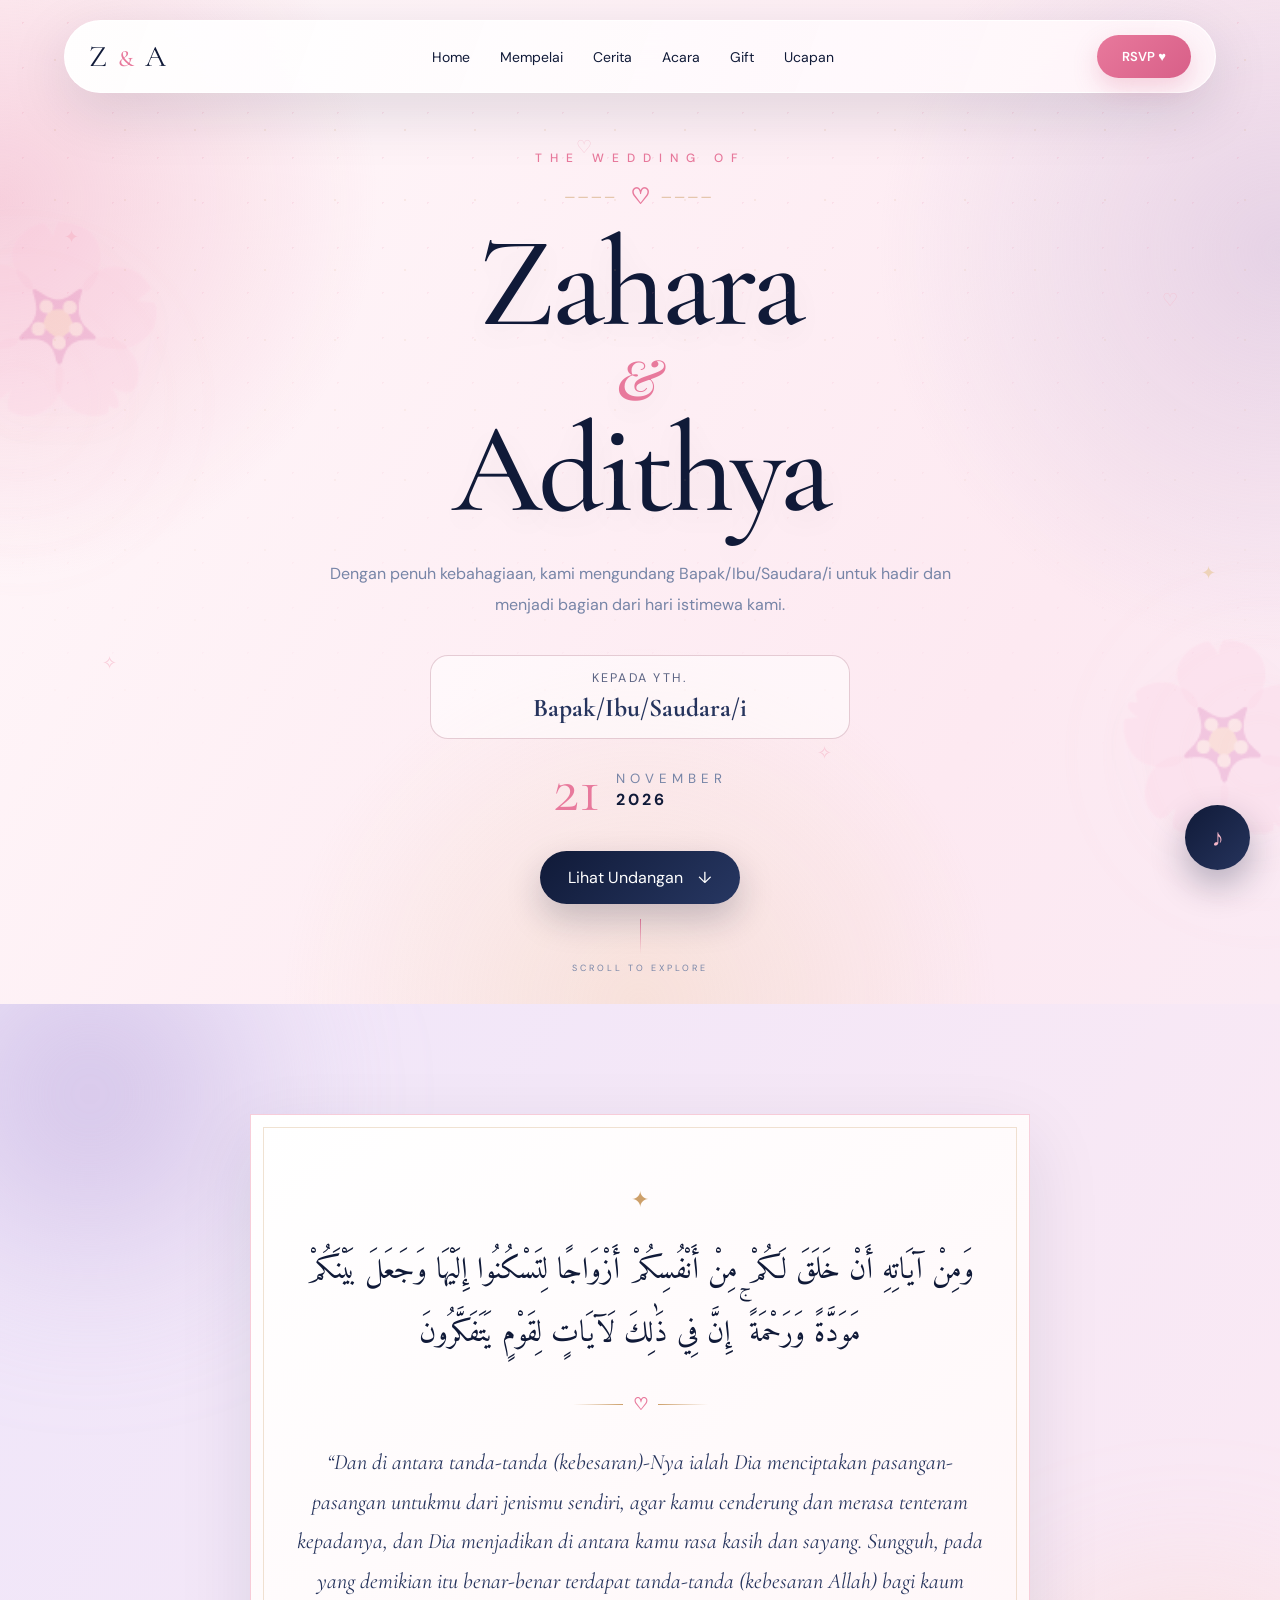
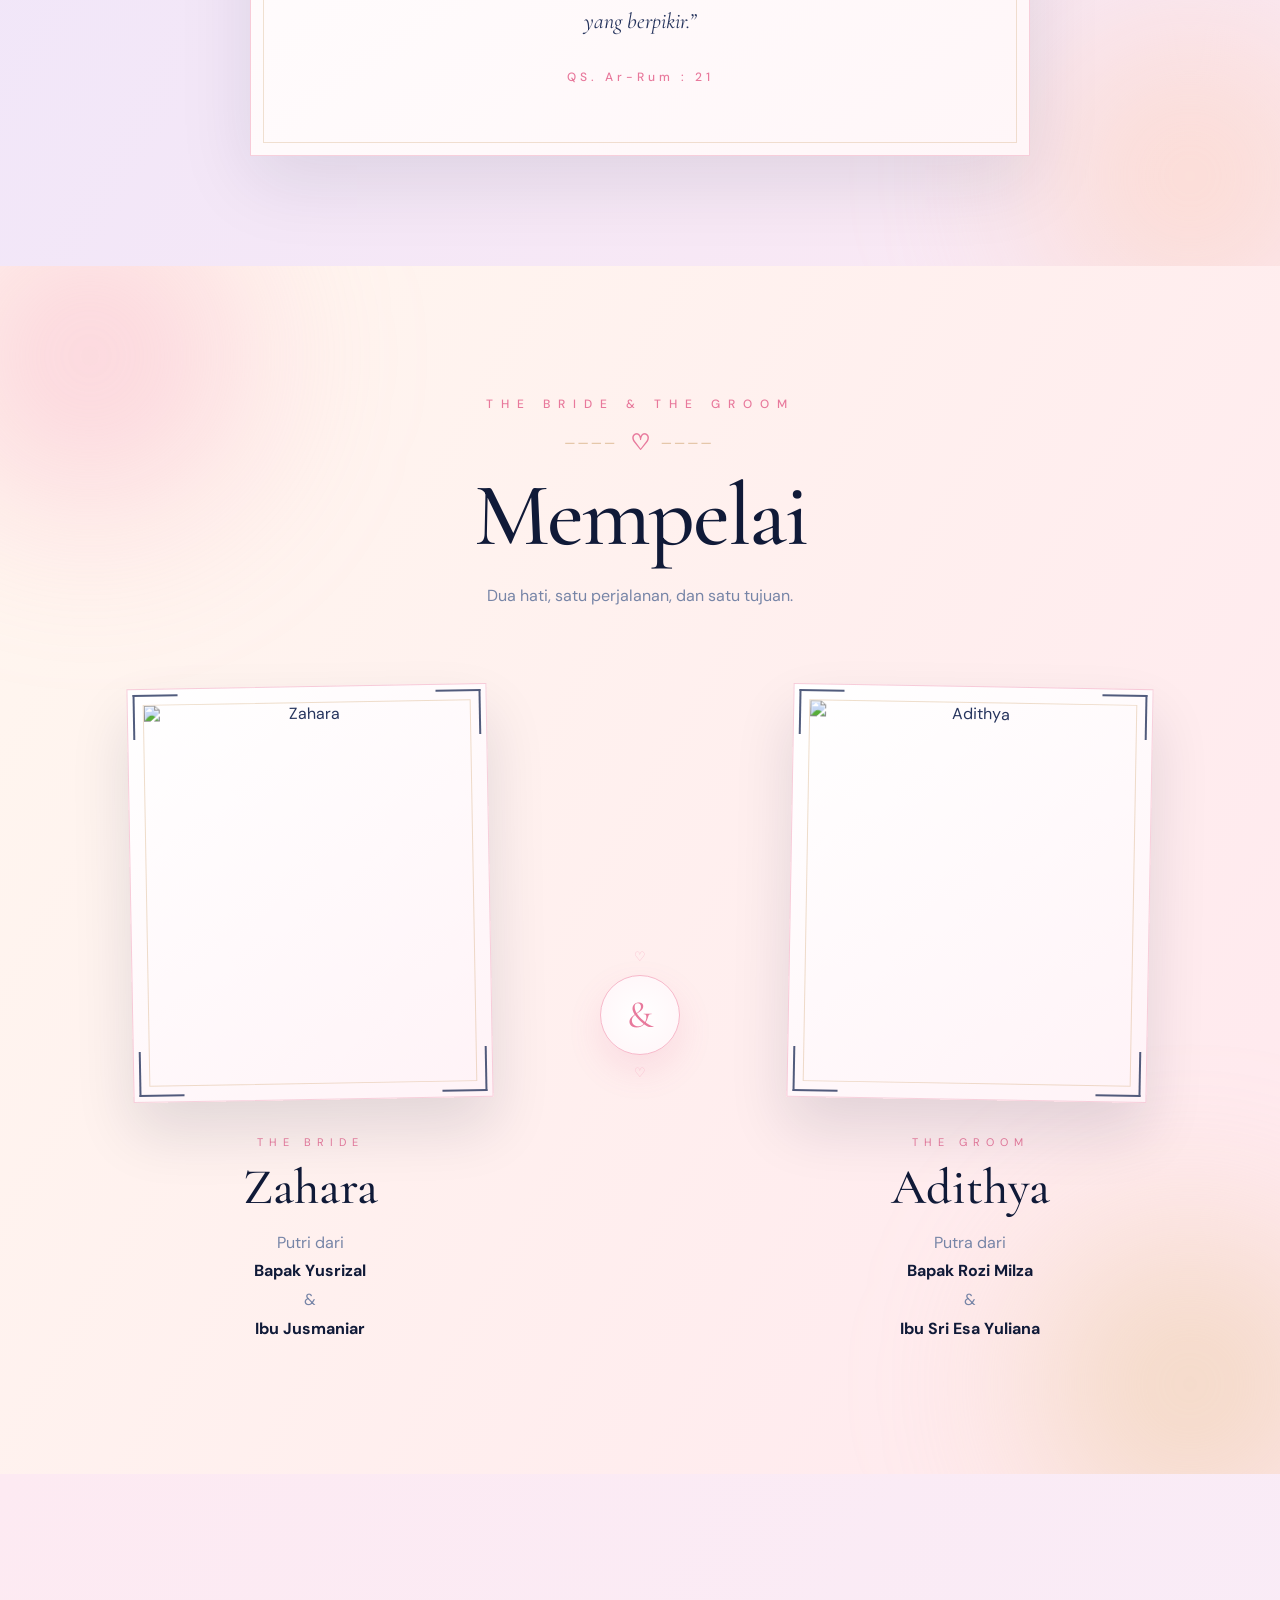
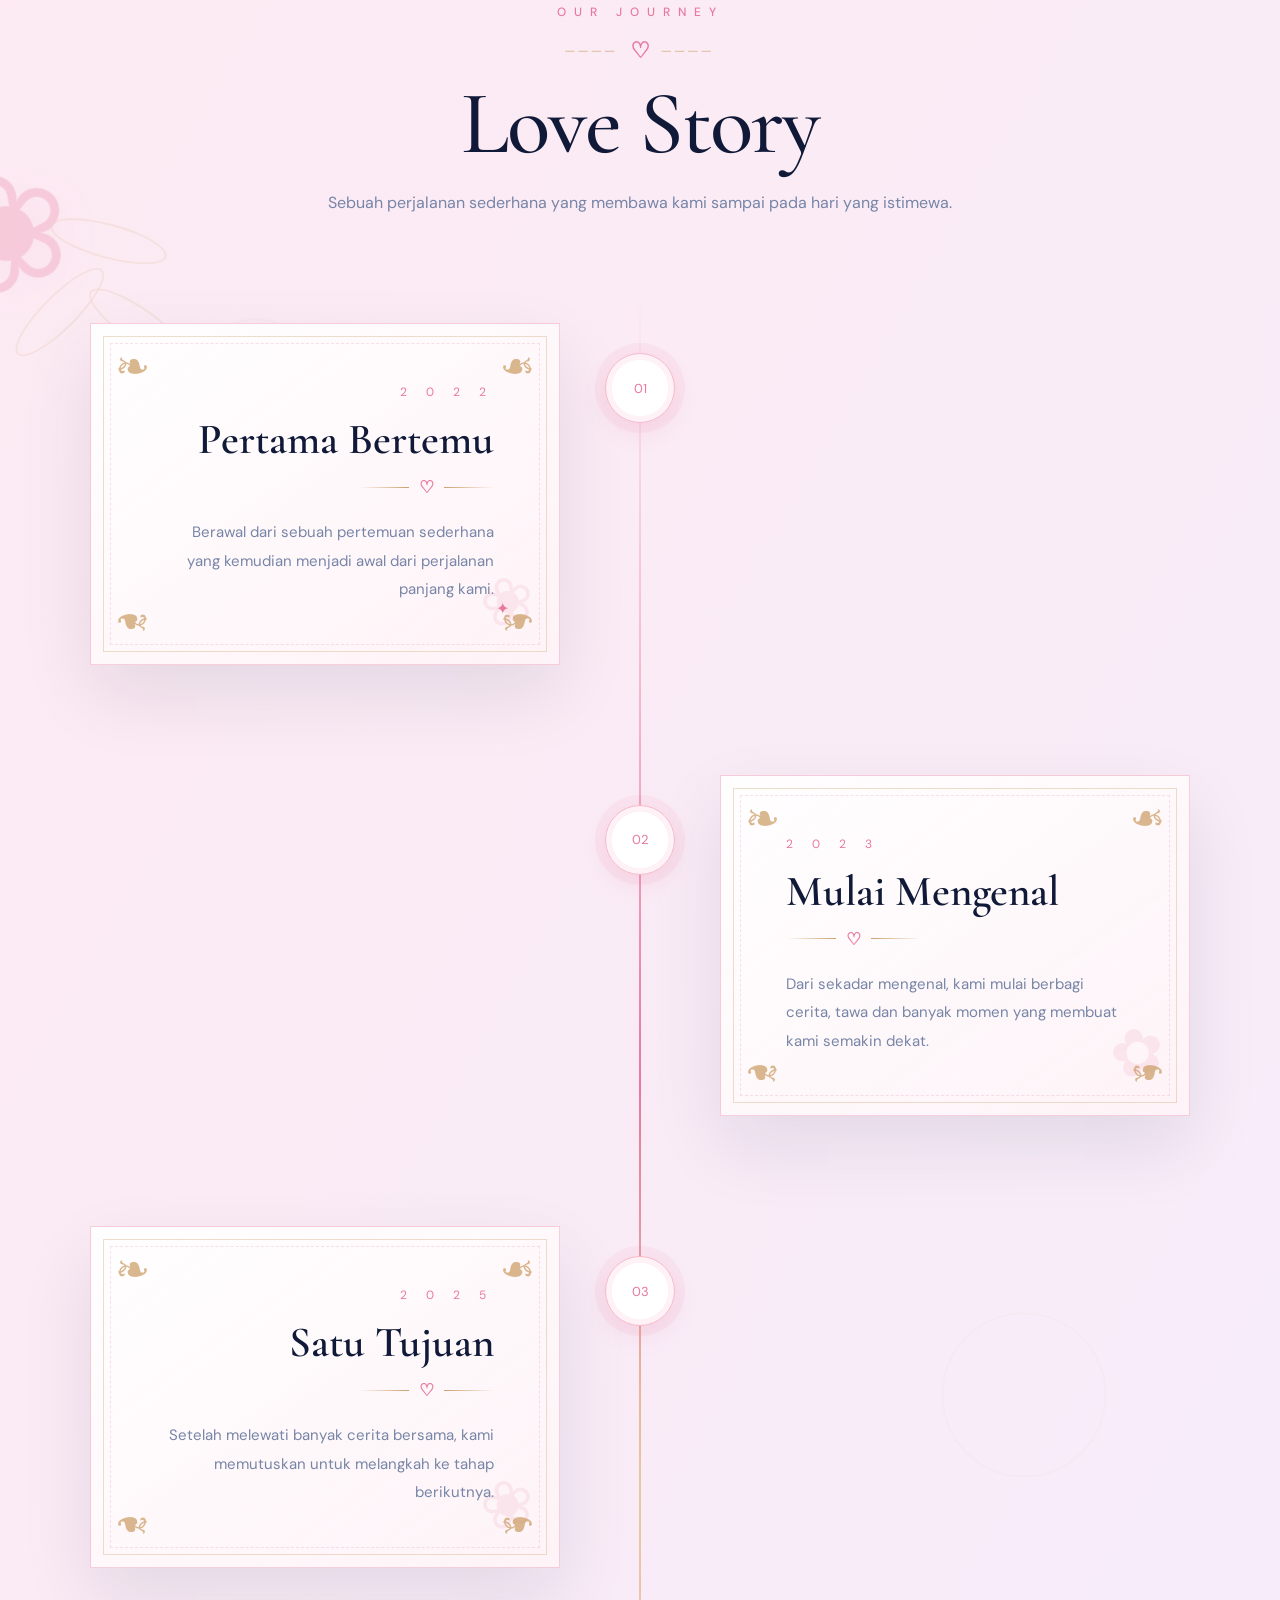
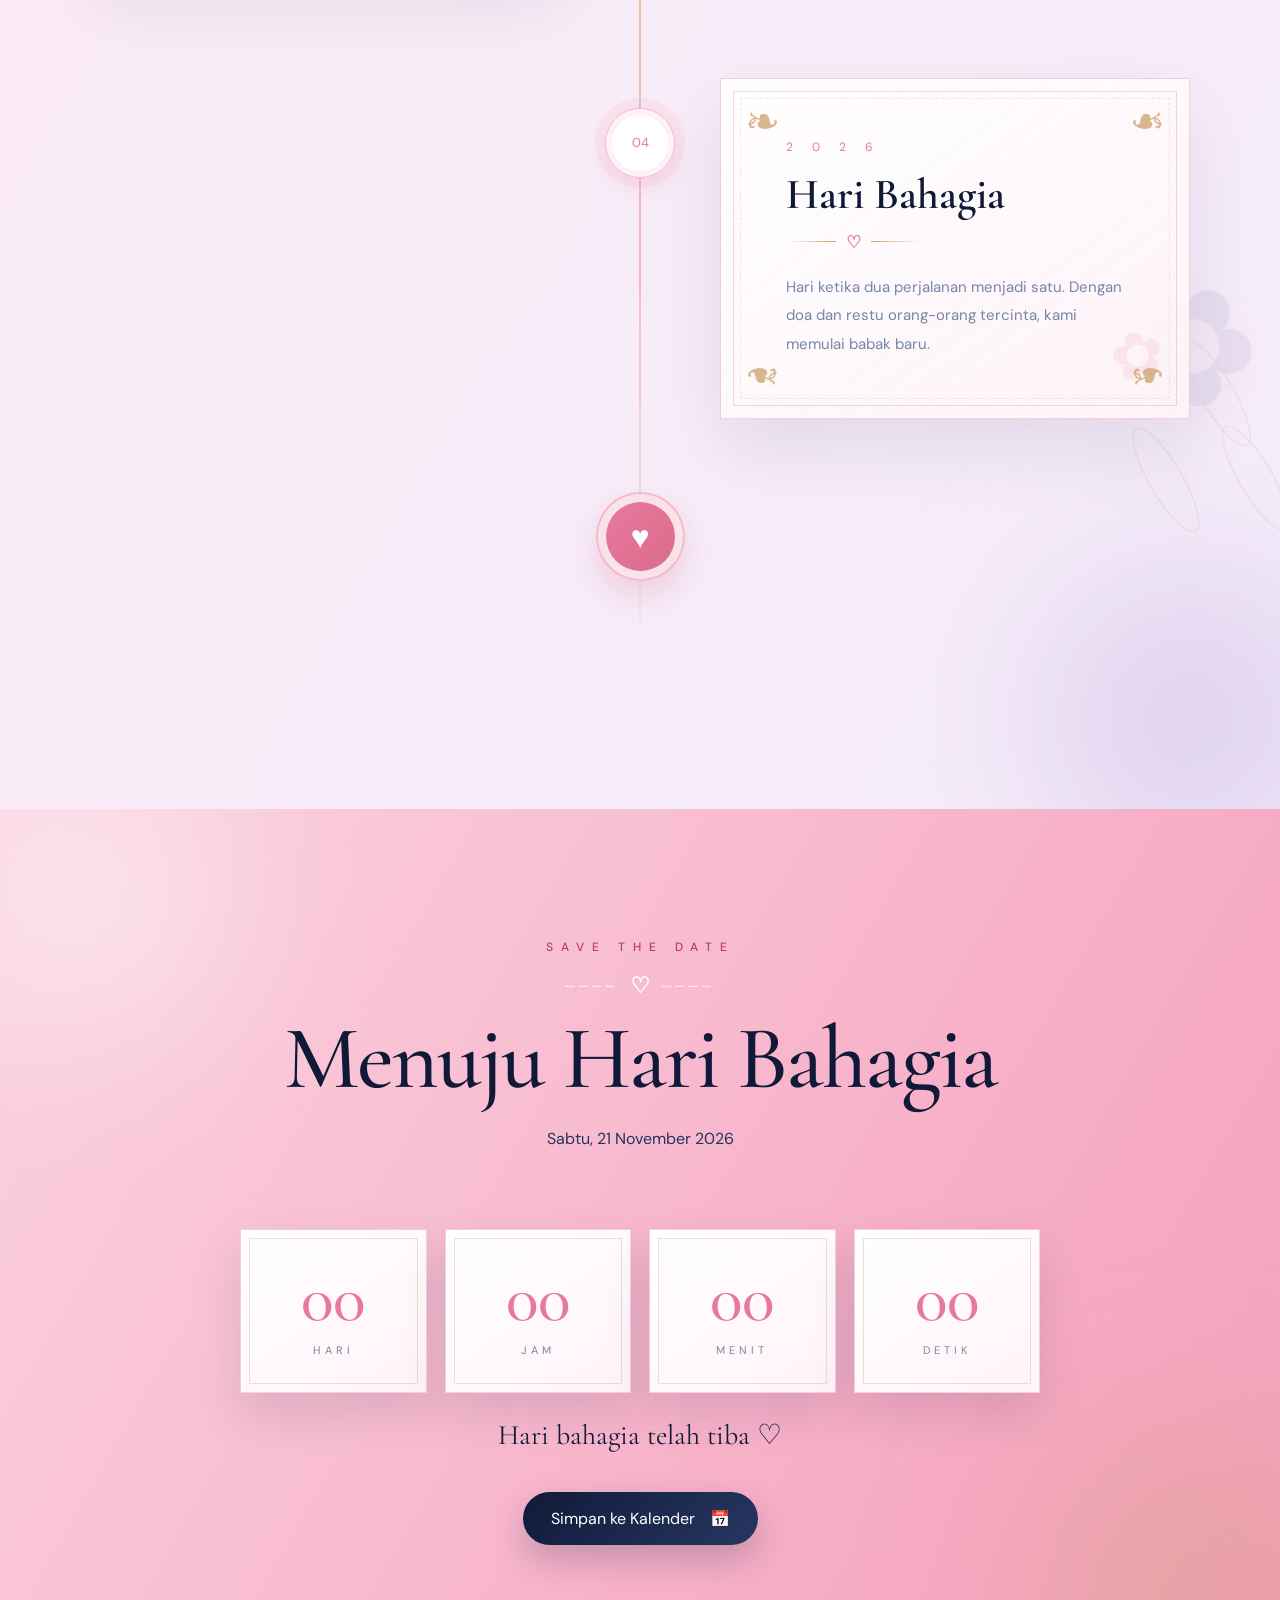
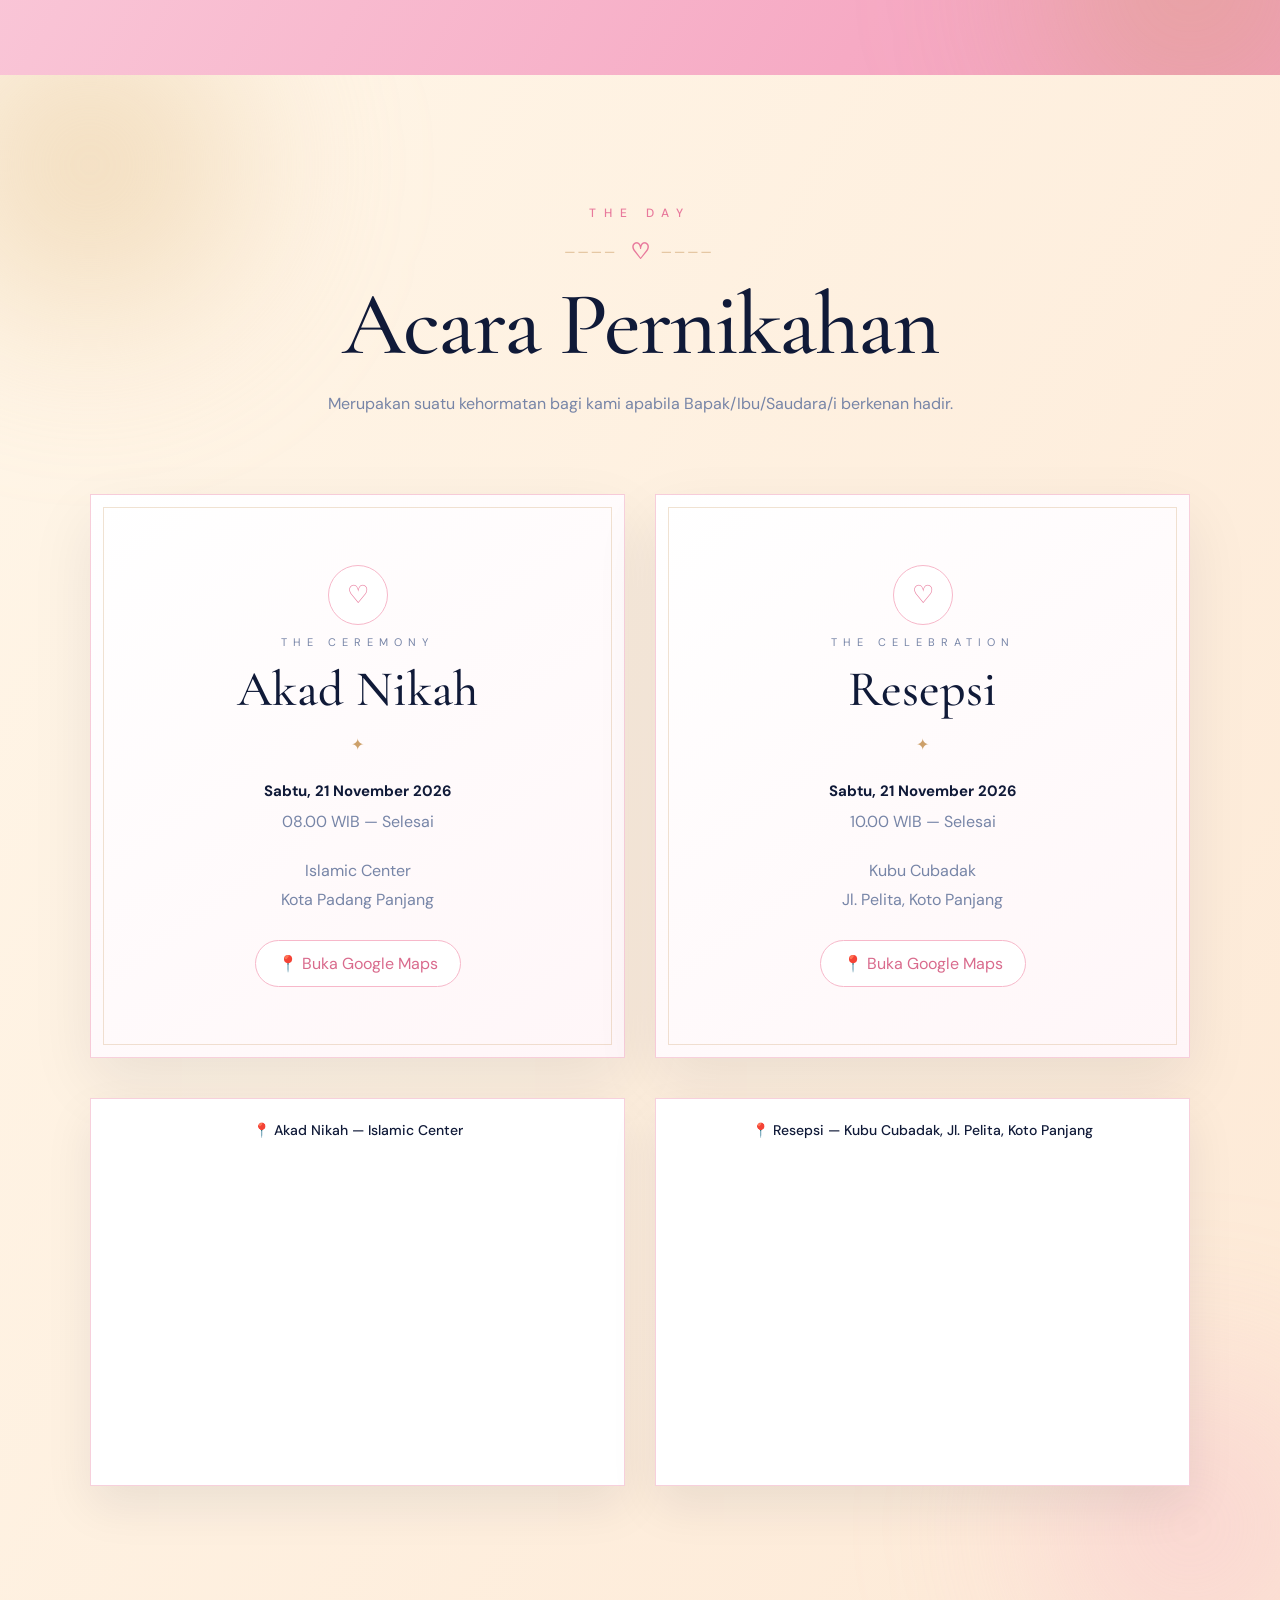
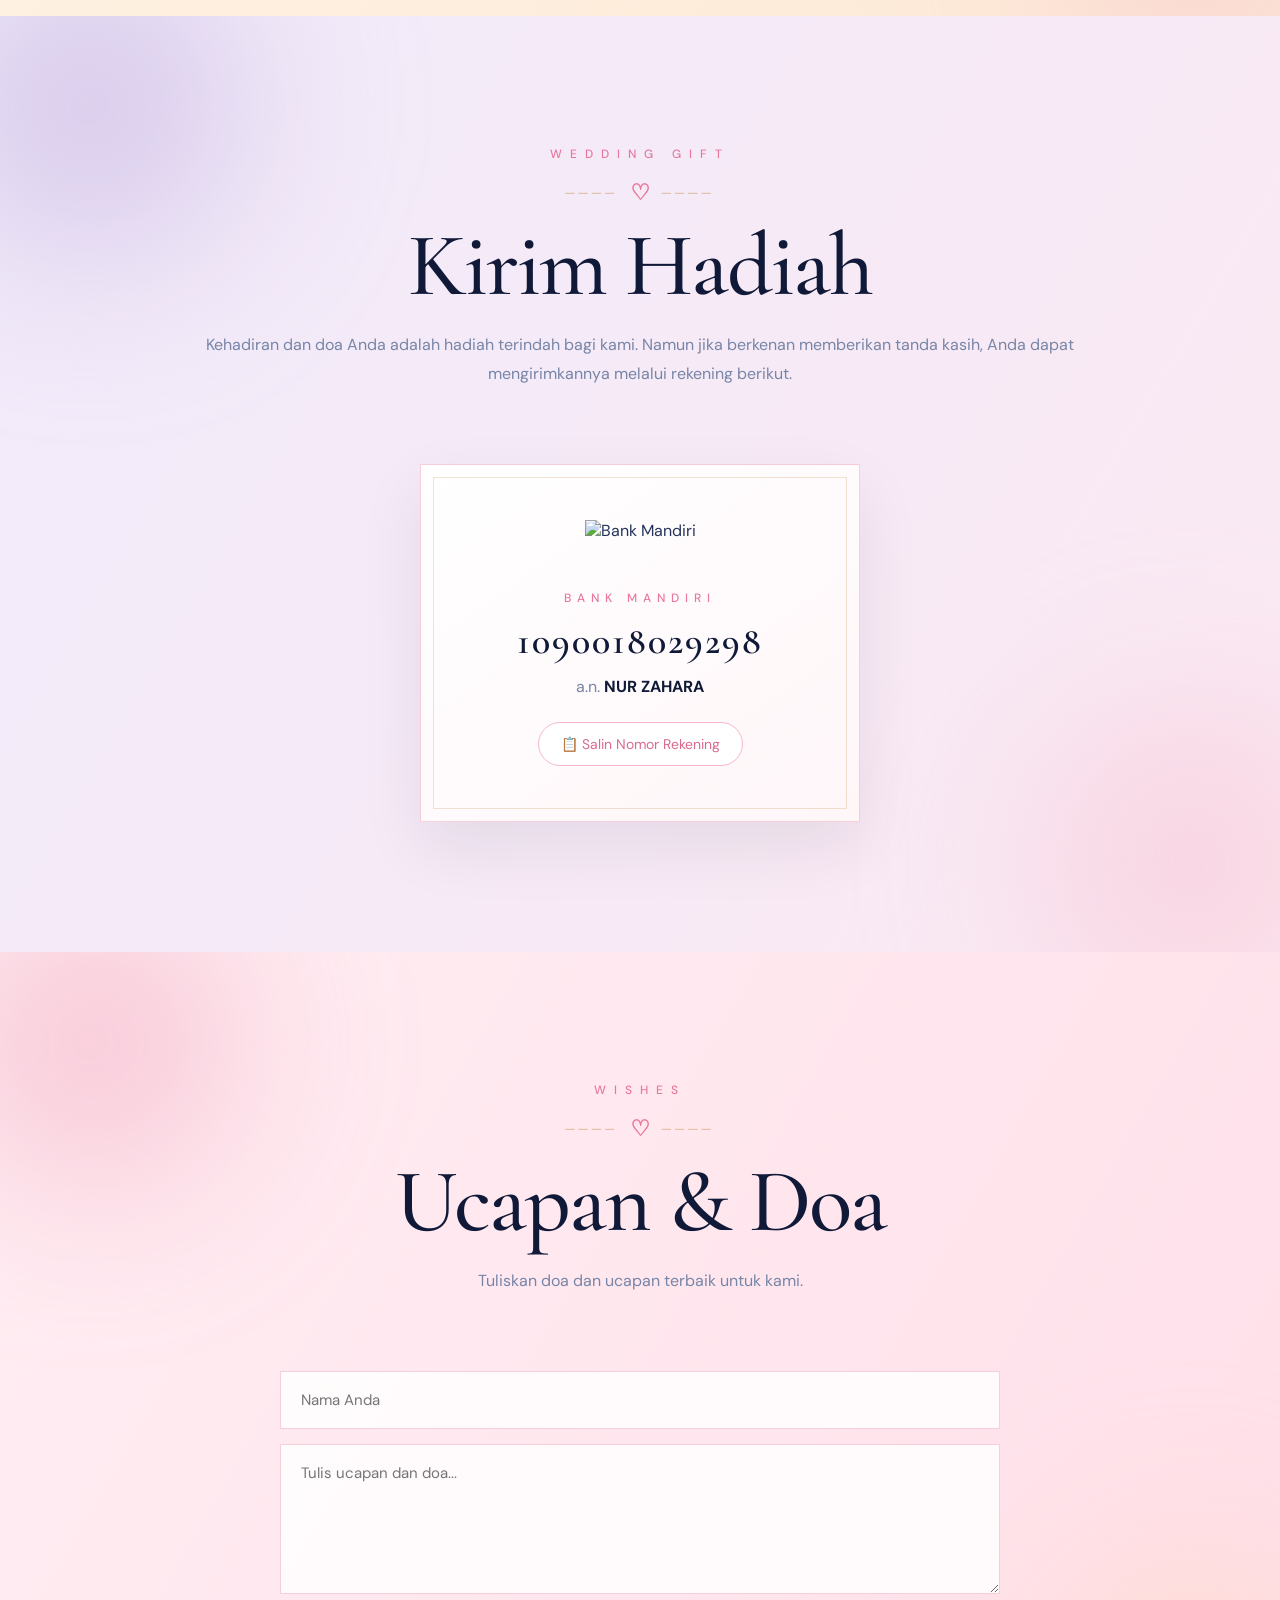
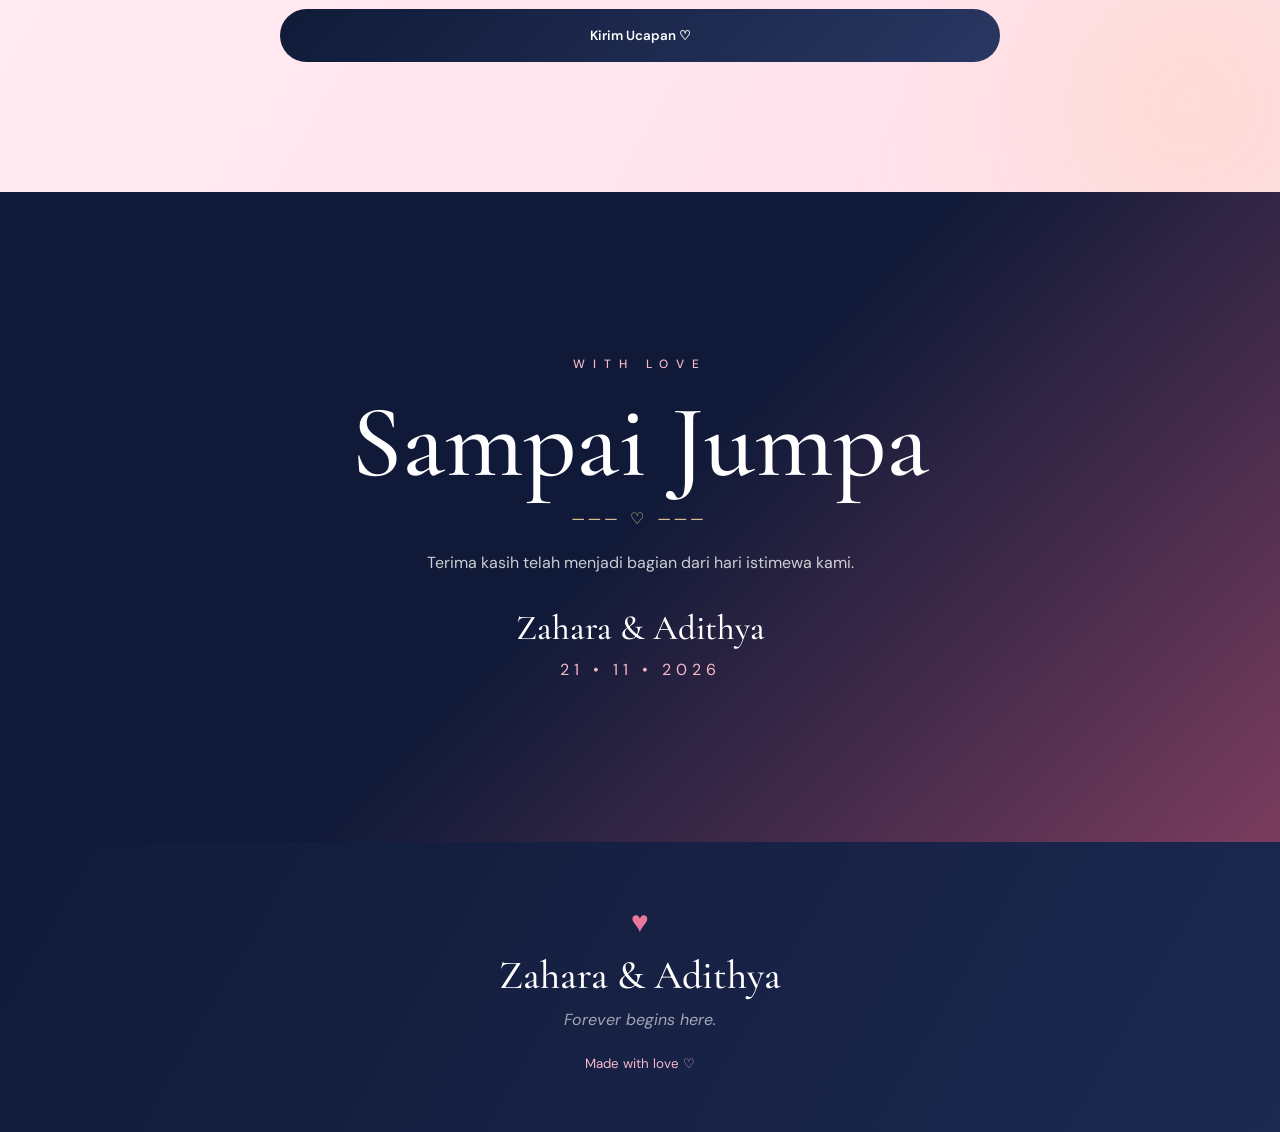
==== index.html @ 156e27e1 "Add files via upload" ====
<!DOCTYPE html>
<html lang="id">
<head>
    <meta charset="UTF-8">
    <meta name="viewport" content="width=device-width, initial-scale=1.0">

    <title>Zahara & Adithya — Wedding Invitation</title>

    <!-- Google Fonts -->
    <link rel="preconnect" href="https://fonts.googleapis.com">
    <link rel="preconnect" href="https://fonts.gstatic.com" crossorigin>

    <link href="https://fonts.googleapis.com/css2?family=Cormorant+Garamond:wght@400;500;600;700&family=DM+Sans:wght@300;400;500;600&family=Playfair+Display:ital,wght@0,400;0,500;1,400&family=Amiri:wght@400;700&display=swap" rel="stylesheet">

    <link rel="stylesheet" href="style.css">
</head>

<body>

<!-- =====================================================
     FLOATING DECORATIONS
===================================================== -->

<div class="floating-decoration decoration-1">✦</div>
<div class="floating-decoration decoration-2">♡</div>
<div class="floating-decoration decoration-3">✧</div>
<div class="floating-decoration decoration-4">✦</div>
<div class="floating-decoration decoration-5">♡</div>
<div class="floating-decoration decoration-6">✧</div>


<!-- =====================================================
     NAVIGATION
===================================================== -->

<nav class="navbar">

    <div class="nav-logo">
        <span>Z</span>
        <b>&</b>
        <span>A</span>
    </div>

    <div class="nav-menu">
        <a href="#home">Home</a>
        <a href="#mempelai">Mempelai</a>
        <a href="#cerita">Cerita</a>
        <a href="#acara">Acara</a>
        <a href="#gift">Gift</a>
        <a href="#ucapan">Ucapan</a>
    </div>

    <a href="#ucapan" class="nav-rsvp">
        RSVP ♥
    </a>

</nav>


<!-- =====================================================
     HERO / COVER
===================================================== -->

<section id="home" class="hero">

    <div class="hero-flower flower-left">
        🌸
    </div>

    <div class="hero-flower flower-right">
        🌸
    </div>

    <div class="hero-content">

        <p class="eyebrow">
            THE WEDDING OF
        </p>

        <div class="ornament-top">
            <span>────</span>
            <b>♡</b>
            <span>────</span>
        </div>

        <h1>
            Zahara
            <span>&</span>
            Adithya
        </h1>

        <p class="hero-description">
            Dengan penuh kebahagiaan, kami mengundang
            Bapak/Ibu/Saudara/i untuk hadir dan menjadi
            bagian dari hari istimewa kami.
        </p>

        <div class="guest-box">
            <small>Kepada Yth.</small>
            <strong id="guestTitle">Bapak/Ibu/Saudara/i</strong>
        </div>

        <div class="hero-date">
            <span>21</span>
            <div>
                <small>NOVEMBER</small>
                <strong>2026</strong>
            </div>
        </div>

        <a href="#acara" class="hero-button">
            Lihat Undangan
            <span>↓</span>
        </a>

    </div>

    <div class="scroll-indicator">
        <span></span>
        SCROLL TO EXPLORE
    </div>

</section>


<!-- =====================================================
     KUTIPAN AYAT
===================================================== -->

<section class="verse-section">

    <div class="verse-box reveal">

        <div class="verse-ornament">✦</div>

        <p class="verse-arabic" lang="ar" dir="rtl">
            وَمِنْ آيَاتِهِ أَنْ خَلَقَ لَكُمْ مِنْ أَنْفُسِكُمْ أَزْوَاجًا لِتَسْكُنُوا إِلَيْهَا وَجَعَلَ بَيْنَكُمْ مَوَدَّةً وَرَحْمَةً ۚ إِنَّ فِي ذَٰلِكَ لَآيَاتٍ لِقَوْمٍ يَتَفَكَّرُونَ
        </p>

        <div class="mini-line">
            <span></span>
            <b>♡</b>
            <span></span>
        </div>

        <p class="verse-translation">
            “Dan di antara tanda-tanda (kebesaran)-Nya ialah Dia
            menciptakan pasangan-pasangan untukmu dari jenismu sendiri,
            agar kamu cenderung dan merasa tenteram kepadanya, dan Dia
            menjadikan di antara kamu rasa kasih dan sayang. Sungguh,
            pada yang demikian itu benar-benar terdapat tanda-tanda
            (kebesaran Allah) bagi kaum yang berpikir.”
        </p>

        <strong class="verse-source">
            QS. Ar-Rum : 21
        </strong>

    </div>

</section>


<!-- =====================================================
     MEMPELAI
===================================================== -->

<section id="mempelai" class="section couple-section">

    <div class="section-heading">

        <p class="eyebrow">
            THE BRIDE & THE GROOM
        </p>

        <div class="ornament">
            <span>────</span>
            <b>♡</b>
            <span>────</span>
        </div>

        <h2>
            Mempelai
        </h2>

        <p>
            Dua hati, satu perjalanan, dan satu tujuan.
        </p>

    </div>


    <div class="couple-wrapper">

        <!-- BRIDE -->

        <div class="couple-card reveal">

            <div class="portrait-frame">

                <div class="frame-corner tl"></div>
                <div class="frame-corner tr"></div>
                <div class="frame-corner bl"></div>
                <div class="frame-corner br"></div>

                <img src="assets/nur-zahara.png"
                     alt="Zahara">

            </div>

            <p class="person-label">
                THE BRIDE
            </p>

            <h3>
                Zahara
            </h3>

            <p class="person-desc">
                Putri dari
                <br>
                <strong>Bapak Yusrizal</strong>
                <br>
                &
                <br>
                <strong>Ibu Jusmaniar</strong>
            </p>

        </div>


        <!-- CENTER -->

        <div class="couple-and">
            <span>♡</span>
            <small>&</small>
            <span>♡</span>
        </div>


        <!-- GROOM -->

        <div class="couple-card reveal">

            <div class="portrait-frame">

                <div class="frame-corner tl"></div>
                <div class="frame-corner tr"></div>
                <div class="frame-corner bl"></div>
                <div class="frame-corner br"></div>

                <img src="assets/adit.png"
                     alt="Adithya">

            </div>

            <p class="person-label">
                THE GROOM
            </p>

            <h3>
                Adithya
            </h3>

            <p class="person-desc">
                Putra dari
                <br>
                <strong>Bapak Rozi Milza</strong>
                <br>
                &
                <br>
                <strong>Ibu Sri Esa Yuliana</strong>
            </p>

        </div>

    </div>

</section>


<!-- =====================================================
     LOVE STORY
===================================================== -->

<section id="cerita" class="section story-section">

    <!-- decorative flowers -->

    <div class="story-flower story-flower-left">
        <span>❀</span>
        <i></i>
        <i></i>
        <i></i>
    </div>

    <div class="story-flower story-flower-right">
        <span>✿</span>
        <i></i>
        <i></i>
        <i></i>
    </div>


    <div class="section-heading story-heading">

        <p class="eyebrow">
            OUR JOURNEY
        </p>

        <div class="ornament">
            <span>────</span>
            <b>♡</b>
            <span>────</span>
        </div>

        <h2>
            Love Story
        </h2>

        <p>
            Sebuah perjalanan sederhana yang membawa kami
            sampai pada hari yang istimewa.
        </p>

    </div>


    <!-- TIMELINE -->

    <div class="timeline">


        <!-- STORY 01 -->

        <div class="timeline-item left reveal">

            <div class="timeline-number">
                01
            </div>

            <div class="story-card">

                <div class="card-ornament top-left">❧</div>
                <div class="card-ornament top-right">❧</div>
                <div class="card-ornament bottom-left">❧</div>
                <div class="card-ornament bottom-right">❧</div>

                <div class="card-flower">
                    ❀
                </div>

                <p class="story-year">
                    2 0 2 2
                </p>

                <h3>
                    Pertama Bertemu
                </h3>

                <div class="mini-line">
                    <span></span>
                    <b>♡</b>
                    <span></span>
                </div>

                <p>
                    Berawal dari sebuah pertemuan sederhana
                    yang kemudian menjadi awal dari perjalanan
                    panjang kami.
                </p>

                <div class="card-sparkle">
                    ✦
                </div>

            </div>

        </div>


        <!-- STORY 02 -->

        <div class="timeline-item right reveal">

            <div class="timeline-number">
                02
            </div>

            <div class="story-card">

                <div class="card-ornament top-left">❧</div>
                <div class="card-ornament top-right">❧</div>
                <div class="card-ornament bottom-left">❧</div>
                <div class="card-ornament bottom-right">❧</div>

                <div class="card-flower">
                    ✿
                </div>

                <p class="story-year">
                    2 0 2 3
                </p>

                <h3>
                    Mulai Mengenal
                </h3>

                <div class="mini-line">
                    <span></span>
                    <b>♡</b>
                    <span></span>
                </div>

                <p>
                    Dari sekadar mengenal, kami mulai berbagi
                    cerita, tawa dan banyak momen yang
                    membuat kami semakin dekat.
                </p>

            </div>

        </div>


        <!-- STORY 03 -->

        <div class="timeline-item left reveal">

            <div class="timeline-number">
                03
            </div>

            <div class="story-card">

                <div class="card-ornament top-left">❧</div>
                <div class="card-ornament top-right">❧</div>
                <div class="card-ornament bottom-left">❧</div>
                <div class="card-ornament bottom-right">❧</div>

                <div class="card-flower">
                    ❀
                </div>

                <p class="story-year">
                    2 0 2 5
                </p>

                <h3>
                    Satu Tujuan
                </h3>

                <div class="mini-line">
                    <span></span>
                    <b>♡</b>
                    <span></span>
                </div>

                <p>
                    Setelah melewati banyak cerita bersama,
                    kami memutuskan untuk melangkah
                    ke tahap berikutnya.
                </p>

            </div>

        </div>


        <!-- STORY 04 -->

        <div class="timeline-item right reveal">

            <div class="timeline-number">
                04
            </div>

            <div class="story-card">

                <div class="card-ornament top-left">❧</div>
                <div class="card-ornament top-right">❧</div>
                <div class="card-ornament bottom-left">❧</div>
                <div class="card-ornament bottom-right">❧</div>

                <div class="card-flower">
                    ✿
                </div>

                <p class="story-year">
                    2 0 2 6
                </p>

                <h3>
                    Hari Bahagia
                </h3>

                <div class="mini-line">
                    <span></span>
                    <b>♡</b>
                    <span></span>
                </div>

                <p>
                    Hari ketika dua perjalanan menjadi satu.
                    Dengan doa dan restu orang-orang tercinta,
                    kami memulai babak baru.
                </p>

            </div>

        </div>


        <!-- HEART END -->

        <div class="timeline-heart">
            ♥
        </div>

    </div>

</section>


<!-- =====================================================
     SAVE THE DATE
===================================================== -->

<section id="savedate" class="section countdown-section">

    <div class="section-heading">

        <p class="eyebrow">
            SAVE THE DATE
        </p>

        <div class="ornament">
            <span>────</span>
            <b>♡</b>
            <span>────</span>
        </div>

        <h2>
            Menuju Hari Bahagia
        </h2>

        <p>
            Sabtu, 21 November 2026
        </p>

    </div>

    <div class="sd-countdown">

        <div class="sd-box">
            <strong id="sdDays">00</strong>
            <small>HARI</small>
        </div>

        <div class="sd-box">
            <strong id="sdHours">00</strong>
            <small>JAM</small>
        </div>

        <div class="sd-box">
            <strong id="sdMinutes">00</strong>
            <small>MENIT</small>
        </div>

        <div class="sd-box">
            <strong id="sdSeconds">00</strong>
            <small>DETIK</small>
        </div>

    </div>

    <p class="sd-done" id="sdDone"></p>

    <div class="save-actions">

        <a class="hero-button"
           target="_blank"
           rel="noopener"
           href="https://calendar.google.com/calendar/render?action=TEMPLATE&text=Pernikahan+Zahara+%26+Adithya&dates=20261121T010000Z/20261121T080000Z&details=Akad+Nikah+08.00+WIB+di+Islamic+Center+Padang+Panjang.+Resepsi+10.00+WIB+di+Kubu+Cubadak,+Jl.+Pelita,+Koto+Panjang.&location=Islamic+Center+Padang+Panjang">
            Simpan ke Kalender
            <span>📅</span>
        </a>

    </div>

</section>


<!-- =====================================================
     ACARA
===================================================== -->

<section id="acara" class="section event-section">

    <div class="section-heading">

        <p class="eyebrow">
            THE DAY
        </p>

        <div class="ornament">
            <span>────</span>
            <b>♡</b>
            <span>────</span>
        </div>

        <h2>
            Acara Pernikahan
        </h2>

        <p>
            Merupakan suatu kehormatan bagi kami
            apabila Bapak/Ibu/Saudara/i berkenan hadir.
        </p>

    </div>


    <div class="event-wrapper">


        <!-- AKAD -->

        <div class="event-card reveal">

            <div class="event-icon">
                ♡
            </div>

            <p class="event-label">
                THE CEREMONY
            </p>

            <h3>
                Akad Nikah
            </h3>

            <div class="event-divider">
                ✦
            </div>

            <strong>
                Sabtu, 21 November 2026
            </strong>

            <p>
                08.00 WIB — Selesai
            </p>

            <div class="event-location">
                Islamic Center
                <br>
                Kota Padang Panjang
            </div>

            <a href="https://www.google.com/maps/search/?api=1&query=Islamic+Center+Padang+Panjang"
               target="_blank"
               rel="noopener"
               class="map-button">
                📍 Buka Google Maps
            </a>

        </div>


        <!-- RESEPSI -->

        <div class="event-card reveal">

            <div class="event-icon">
                ♡
            </div>

            <p class="event-label">
                THE CELEBRATION
            </p>

            <h3>
                Resepsi
            </h3>

            <div class="event-divider">
                ✦
            </div>

            <strong>
                Sabtu, 21 November 2026
            </strong>

            <p>
                10.00 WIB — Selesai
            </p>

            <div class="event-location">
                Kubu Cubadak
                <br>
                Jl. Pelita, Koto Panjang
            </div>

            <a href="https://maps.app.goo.gl/VAQ9aMtcEj7QRpFY6"
               target="_blank"
               rel="noopener"
               class="map-button">
                📍 Buka Google Maps
            </a>

        </div>

    </div>


    <!-- PETA TERTANAM -->

    <div class="map-embed-wrapper">

        <div class="map-embed reveal">
            <p class="map-title">📍 Akad Nikah — Islamic Center</p>
            <iframe
                src="https://www.google.com/maps?q=Islamic+Center+Padang+Panjang&output=embed"
                loading="lazy"
                allowfullscreen
                referrerpolicy="no-referrer-when-downgrade"></iframe>
        </div>

        <div class="map-embed reveal">
            <p class="map-title">📍 Resepsi — Kubu Cubadak, Jl. Pelita, Koto Panjang</p>
            <iframe
                src="https://www.google.com/maps?q=Jl.+Pelita+No.49,+Koto+Panjang,+Kec.+Padang+Panjang+Tim.,+Kota+Padang+Panjang,+Sumatera+Barat+27122&output=embed"
                loading="lazy"
                allowfullscreen
                referrerpolicy="no-referrer-when-downgrade"></iframe>
        </div>

    </div>

</section>


<!-- =====================================================
     WEDDING GIFT
===================================================== -->

<section id="gift" class="section gift-section">

    <div class="section-heading">

        <p class="eyebrow">
            WEDDING GIFT
        </p>

        <div class="ornament">
            <span>────</span>
            <b>♡</b>
            <span>────</span>
        </div>

        <h2>
            Kirim Hadiah
        </h2>

        <p>
            Kehadiran dan doa Anda adalah hadiah terindah bagi kami.
            Namun jika berkenan memberikan tanda kasih, Anda dapat
            mengirimkannya melalui rekening berikut.
        </p>

    </div>

    <div class="gift-wrapper">

        <div class="gift-card reveal">

            <!-- Logo Bank Mandiri: taruh logo resmi di assets/logo-mandiri.png (jika tidak ada, otomatis pakai logo-mandiri.svg) -->
            <div class="gift-logo">
                <img src="assets/logo-mandiri.png"
                     alt="Bank Mandiri"
                     onerror="this.onerror=null;this.src='assets/logo-mandiri.svg'">
            </div>

            <p class="gift-bank">BANK MANDIRI</p>

            <h3 class="gift-number" id="rek1">1090018029298</h3>

            <p class="gift-owner">
                a.n. <strong>NUR ZAHARA</strong>
            </p>

            <button type="button" class="copy-btn" data-copy="rek1">
                📋 Salin Nomor Rekening
            </button>

        </div>

    </div>

</section>


<!-- =====================================================
     UCAPAN
===================================================== -->

<section id="ucapan" class="section wishes-section">

    <div class="section-heading">

        <p class="eyebrow">
            WISHES
        </p>

        <div class="ornament">
            <span>────</span>
            <b>♡</b>
            <span>────</span>
        </div>

        <h2>
            Ucapan & Doa
        </h2>

        <p>
            Tuliskan doa dan ucapan terbaik untuk kami.
        </p>

    </div>


    <form id="wishForm" class="wish-form">

        <input
            type="text"
            id="guestName"
            placeholder="Nama Anda"
            required>

        <textarea
            id="guestMessage"
            placeholder="Tulis ucapan dan doa..."
            required></textarea>

        <button type="submit">
            Kirim Ucapan ♡
        </button>

    </form>


    <div id="wishSuccess" class="wish-success">
        Terima kasih atas doa dan ucapan baiknya ♡
    </div>

</section>


<!-- =====================================================
     CLOSING VIDEO
===================================================== -->

<section class="closing-section">

    <div class="closing-overlay"></div>

    <video
        id="closingVideo"
        autoplay
        muted
        loop
        playsinline>

        <source
            src="assets/closing-video.mp4"
            type="video/mp4">

    </video>

    <div class="closing-content">

        <p class="eyebrow">
            WITH LOVE
        </p>

        <h2>
            Sampai Jumpa
        </h2>

        <div class="closing-ornament">
            ─── ♡ ───
        </div>

        <p>
            Terima kasih telah menjadi bagian
            dari hari istimewa kami.
        </p>

        <strong>
            Zahara & Adithya
        </strong>

        <span>
            21 • 11 • 2026
        </span>

    </div>

</section>


<!-- =====================================================
     FOOTER
===================================================== -->

<footer>

    <div class="footer-heart">
        ♥
    </div>

    <h3>
        Zahara & Adithya
    </h3>

    <p>
        Forever begins here.
    </p>

    <small>
        Made with love ♡
    </small>

</footer>


<!-- =====================================================
     MUSIC BUTTON
===================================================== -->

<button id="musicButton" class="music-button">

    <span id="musicIcon">
        ♪
    </span>

</button>

<audio id="backgroundMusic" loop>
    <source src="assets/lagu.mp3" type="audio/mpeg">
</audio>


<script src="script.js"></script>

</body>
</html>
---- style.css ----
/* =========================================================
   ROOT
========================================================= */

:root {

    --navy: #101a38;
    --navy-soft: #26345d;

    --pink: #e8799c;
    --pink-light: #f7b8ca;
    --pink-pale: #fff0f5;

    --rose: #d96b8d;

    --cream: #fffaf8;
    --ivory: #fffdfb;

    --gold: #cda06a;
    --gold-light: #e8c99c;

    --lavender: #c7b9d8;

    --text: #26345d;
    --muted: #7785a7;

    --shadow: 0 25px 70px rgba(16, 26, 56, .10);

    --transition: .45s cubic-bezier(.22, 1, .36, 1);
}


/* =========================================================
   RESET
========================================================= */

* {
    margin: 0;
    padding: 0;
    box-sizing: border-box;
}

html {
    scroll-behavior: smooth;
}

body {

    font-family: "DM Sans", sans-serif;

    color: var(--text);

    background:
        radial-gradient(circle at 10% 15%, rgba(255, 190, 210, .35), transparent 23%),
        radial-gradient(circle at 90% 20%, rgba(216, 191, 225, .30), transparent 25%),
        radial-gradient(circle at 50% 80%, rgba(255, 220, 196, .22), transparent 30%),
        linear-gradient(135deg, #fff8fa 0%, #fffdfb 40%, #fff6f9 70%, #f8f3fa 100%);

    overflow-x: hidden;
}

body::before {

    content: "";

    position: fixed;

    inset: 0;

    pointer-events: none;

    z-index: 100;

    opacity: .16;

    background-image:
        radial-gradient(#e8799c 1px, transparent 1px),
        radial-gradient(#cda06a 1px, transparent 1px);

    background-size: 45px 45px, 70px 70px;

    background-position: 0 0, 20px 25px;

    mask-image: linear-gradient(to bottom, black, transparent 90%);
}

img {
    max-width: 100%;
    display: block;
}

a {
    text-decoration: none;
    color: inherit;
}

button,
input,
textarea,
select {
    font-family: inherit;
}


/* =========================================================
   NAVBAR
========================================================= */

.navbar {

    position: fixed;

    z-index: 999;

    top: 20px;
    left: 50%;

    transform: translateX(-50%);

    width: min(1280px, 90%);

    padding: 14px 24px;

    display: flex;
    align-items: center;
    justify-content: space-between;

    background: linear-gradient(110deg, rgba(255,255,255,.95), rgba(255,246,250,.92));

    border: 1px solid rgba(255,255,255,.95);

    border-radius: 60px;

    box-shadow: 0 18px 60px rgba(16,26,56,.13);

    backdrop-filter: blur(20px);

    transition: var(--transition);
}

.nav-logo {

    font-family: "Cormorant Garamond", serif;

    font-size: 30px;

    color: var(--navy);

    letter-spacing: 2px;
}

.nav-logo b {
    color: var(--pink);
    font-weight: 500;
    font-size: 23px;
}

.nav-menu {
    display: flex;
    gap: 30px;
}

.nav-menu a {

    position: relative;

    font-size: 14px;

    color: var(--navy);

    transition: .3s;
}

.nav-menu a::after {

    content: "";

    position: absolute;

    left: 50%;
    bottom: -7px;

    width: 0;
    height: 2px;

    transform: translateX(-50%);

    background: linear-gradient(90deg, var(--pink), var(--gold));

    transition: .3s;
}

.nav-menu a:hover {
    color: var(--pink);
}

.nav-menu a:hover::after {
    width: 80%;
}

.nav-rsvp {

    padding: 13px 25px;

    border-radius: 40px;

    color: white;

    font-size: 13px;
    font-weight: 600;

    background: linear-gradient(135deg, var(--pink), #d85f88);

    box-shadow: 0 10px 25px rgba(216,95,136,.25);

    transition: .3s;
}

.nav-rsvp:hover {

    transform: translateY(-3px);

    box-shadow: 0 15px 30px rgba(216,95,136,.35);
}


/* =========================================================
   HERO
========================================================= */

.hero {

    min-height: 100vh;

    position: relative;

    display: flex;
    align-items: center;
    justify-content: center;

    text-align: center;

    overflow: hidden;

    padding: 150px 20px 100px;

    background:
        radial-gradient(circle at 0% 20%, rgba(239,169,193,.50), transparent 25%),
        radial-gradient(circle at 100% 25%, rgba(202,184,216,.45), transparent 27%),
        radial-gradient(circle at 50% 100%, rgba(233,202,164,.22), transparent 30%),
        linear-gradient(135deg, #fff8fa, #fffdfc 45%, #faf3f8);
}

.hero::before,
.hero::after {

    content: "";

    position: absolute;

    width: 400px;
    height: 400px;

    border-radius: 50%;

    filter: blur(5px);

    opacity: .45;

    background: repeating-radial-gradient(
        circle,
        transparent 0 35px,
        rgba(232,121,156,.10) 36px 38px
    );
}

.hero::before {
    left: -180px;
    top: 20%;
}

.hero::after {
    right: -180px;
    bottom: 5%;
}

.hero-content {

    position: relative;

    z-index: 2;

    max-width: 900px;
}

.eyebrow {

    color: var(--pink);

    font-size: 12px;

    letter-spacing: 8px;

    font-weight: 500;

    margin-bottom: 18px;
}

.ornament,
.ornament-top {

    display: flex;

    justify-content: center;
    align-items: center;

    gap: 12px;

    color: var(--gold);

    margin: 12px 0 20px;

    font-family: serif;
}

.ornament b,
.ornament-top b {

    color: var(--pink);

    font-size: 22px;

    animation: heartbeat 2s infinite;
}

.ornament span,
.ornament-top span {

    font-size: 13px;

    letter-spacing: 4px;

    opacity: .7;
}

.hero h1 {

    font-family: "Cormorant Garamond", serif;

    font-size: clamp(70px, 10vw, 145px);

    line-height: .85;

    font-weight: 500;

    color: var(--navy);

    letter-spacing: -4px;

    text-shadow: 0 10px 30px rgba(16,26,56,.06);
}

.hero h1 span {

    display: block;

    font-family: "Playfair Display", serif;

    font-size: .43em;

    color: var(--pink);

    margin: 15px 0;

    font-style: italic;

    letter-spacing: 0;
}

.hero-description {

    max-width: 650px;

    margin: 35px auto;

    line-height: 1.9;

    color: var(--muted);

    font-size: 16px;
}

.hero-date {

    display: flex;

    justify-content: center;
    align-items: center;

    gap: 15px;

    margin: 25px auto 35px;

    color: var(--navy);
}

.hero-date > span {

    font-family: "Cormorant Garamond", serif;

    font-size: 65px;

    line-height: .8;

    color: var(--pink);
}

.hero-date div {

    text-align: left;

    display: flex;

    flex-direction: column;

    gap: 2px;
}

.hero-date small {

    letter-spacing: 5px;

    color: var(--muted);
}

.hero-date strong {
    letter-spacing: 3px;
}

.hero-button {

    display: inline-flex;

    gap: 15px;

    align-items: center;

    padding: 16px 28px;

    color: white;

    border-radius: 50px;

    background: linear-gradient(135deg, var(--navy), #273762);

    box-shadow: 0 15px 35px rgba(16,26,56,.22);

    transition: var(--transition);
}

.hero-button:hover {

    transform: translateY(-5px);

    box-shadow: 0 20px 45px rgba(16,26,56,.30);
}

.scroll-indicator {

    position: absolute;

    bottom: 30px;

    left: 50%;

    transform: translateX(-50%);

    display: flex;

    flex-direction: column;

    align-items: center;

    gap: 8px;

    font-size: 9px;

    letter-spacing: 3px;

    color: var(--muted);
}

.scroll-indicator span {

    width: 1px;
    height: 35px;

    background: linear-gradient(var(--pink), transparent);

    animation: scrollDown 1.8s infinite;
}


/* =========================================================
   HERO FLOWERS
========================================================= */

.hero-flower {

    position: absolute;

    font-size: 180px;

    opacity: .15;

    filter: blur(.2px) drop-shadow(0 15px 25px rgba(216,95,136,.12));

    pointer-events: none;

    animation: flowerFloat 8s ease-in-out infinite;
}

.flower-left {

    left: -55px;
    top: 20%;

    color: var(--pink);
}

.flower-right {

    right: -55px;
    bottom: 15%;

    color: var(--lavender);

    animation-delay: -4s;
}


/* =========================================================
   SECTIONS
========================================================= */

.section {

    position: relative;

    padding: 130px 7%;

    overflow: hidden;
}

.section-heading {

    position: relative;

    z-index: 3;

    text-align: center;

    max-width: 900px;

    margin: 0 auto 75px;
}

.section-heading h2 {

    font-family: "Cormorant Garamond", serif;

    font-size: clamp(60px, 7vw, 100px);

    line-height: .9;

    font-weight: 500;

    color: var(--navy);

    letter-spacing: -2px;
}

.section-heading > p:last-child {

    color: var(--muted);

    margin-top: 25px;

    line-height: 1.8;
}


/* =========================================================
   SAVE THE DATE COUNTDOWN (PINK PEKAT — BEDA DARI MEMPELAI)
========================================================= */

.countdown-section {

    background:
        radial-gradient(circle at 12% 20%, rgba(255,255,255,.45), transparent 30%),
        radial-gradient(circle at 88% 80%, rgba(205,160,106,.25), transparent 32%),
        linear-gradient(135deg, #fbd3e0 0%, #f6aac4 50%, #ee8cae 100%);
}

.countdown-section .eyebrow {
    color: #b83c68;
}

.countdown-section .section-heading h2 {
    color: var(--navy);
}

.countdown-section .section-heading > p:last-child {
    color: var(--navy-soft);
}

.countdown-section .ornament span {
    color: #fff;
    opacity: .9;
}

.countdown-section .ornament b {
    color: #fff;
}

.countdown-section .sd-done {
    color: var(--navy);
}

.sd-countdown {

    display: flex;
    flex-direction: row;
    flex-wrap: nowrap;
    justify-content: center;

    gap: 18px;

    max-width: 800px;

    margin: 0 auto;
}

.sd-box {

    position: relative;

    flex: 1;
    min-width: 0;

    padding: 35px 10px;

    text-align: center;

    background: linear-gradient(145deg, #fff, #fff4f8);

    border: 1px solid rgba(232, 121, 156, .35);

    box-shadow: 0 20px 45px rgba(16, 26, 56, .12);
}

.sd-box::before {

    content: "";

    position: absolute;

    inset: 8px;

    border: 1px solid rgba(205, 160, 106, .30);

    pointer-events: none;
}

.sd-box strong {

    display: block;

    font-family: "Cormorant Garamond", serif;

    font-size: clamp(30px, 6vw, 68px);

    font-weight: 500;

    line-height: 1;

    color: var(--pink);
}

.sd-box small {

    display: block;

    margin-top: 10px;

    font-size: 11px;

    letter-spacing: 4px;

    color: var(--muted);
}

.sd-done {

    text-align: center;

    margin-top: 25px;

    font-family: "Cormorant Garamond", serif;

    font-size: 28px;

    color: var(--rose);
}

.save-actions {

    text-align: center;

    margin-top: 40px;
}


/* =========================================================
   COUPLE
========================================================= */

.couple-section {

    background:
        radial-gradient(circle at 20% 40%, rgba(247,184,202,.25), transparent 25%),
        radial-gradient(circle at 80% 60%, rgba(199,185,216,.25), transparent 25%);
}

.couple-wrapper {

    max-width: 1100px;

    margin: auto;

    display: grid;

    grid-template-columns: 1fr auto 1fr;

    gap: 70px;

    align-items: center;
}

.couple-card {
    text-align: center;
}

.portrait-frame {

    position: relative;

    width: min(360px, 100%);

    aspect-ratio: 1 / 1.15;

    margin: auto;

    padding: 15px;

    background: linear-gradient(145deg, #fff, #fff3f7);

    border: 1px solid rgba(232,121,156,.35);

    box-shadow: 0 30px 60px rgba(16,26,56,.12);

    transform: rotate(-1deg);

    transition: var(--transition);
}

.couple-card:nth-child(3) .portrait-frame {
    transform: rotate(1deg);
}

.portrait-frame:hover {

    transform: rotate(0) translateY(-10px);

    box-shadow: 0 35px 75px rgba(16,26,56,.18);
}

.portrait-frame img {

    width: 100%;
    height: 100%;

    object-fit: cover;

    border: 1px solid rgba(205,160,106,.35);
}

.frame-corner {

    position: absolute;

    width: 45px;
    height: 45px;

    z-index: 3;

    border-color: var(--gold);

    opacity: .8;
}

.frame-corner.tl {
    top: 5px;
    left: 5px;
    border-top: 2px solid;
    border-left: 2px solid;
}

.frame-corner.tr {
    top: 5px;
    right: 5px;
    border-top: 2px solid;
    border-right: 2px solid;
}

.frame-corner.bl {
    bottom: 5px;
    left: 5px;
    border-bottom: 2px solid;
    border-left: 2px solid;
}

.frame-corner.br {
    bottom: 5px;
    right: 5px;
    border-bottom: 2px solid;
    border-right: 2px solid;
}

.person-label {

    margin-top: 35px;

    color: var(--pink);

    letter-spacing: 6px;

    font-size: 11px;
}

.couple-card h3 {

    font-family: "Cormorant Garamond", serif;

    font-size: 50px;

    font-weight: 500;

    color: var(--navy);

    margin: 8px 0 12px;
}

.person-desc {

    color: var(--muted);

    line-height: 1.8;
}

.person-desc strong {
    color: var(--navy);
}

.couple-and {

    width: 80px;
    height: 80px;

    border: 1px solid var(--pink-light);

    border-radius: 50%;

    display: flex;

    align-items: center;
    justify-content: center;

    flex-direction: column;

    background: radial-gradient(circle, #fff, #fff4f7);

    box-shadow: 0 15px 35px rgba(216,95,136,.13);
}

.couple-and span {

    position: absolute;

    color: var(--pink-light);

    font-size: 13px;
}

.couple-and span:first-child {
    transform: translateY(-58px);
}

.couple-and span:last-child {
    transform: translateY(58px);
}

.couple-and small {

    font-family: "Cormorant Garamond", serif;

    font-size: 38px;

    color: var(--pink);
}


/* =========================================================
   LOVE STORY BACKGROUND
========================================================= */

.story-section {

    background:

        radial-gradient(circle at 8% 10%, rgba(246,180,202,.55), transparent 20%),
        radial-gradient(circle at 92% 15%, rgba(198,184,216,.45), transparent 23%),
        radial-gradient(circle at 90% 90%, rgba(247,185,203,.45), transparent 25%),
        radial-gradient(circle at 5% 90%, rgba(222,199,165,.25), transparent 20%),
        linear-gradient(135deg, #fff7fa 0%, #fffdfb 42%, #fcf3f8 75%, #f8f1fa 100%);
}

/* decorative texture */

.story-section::before {

    content: "";

    position: absolute;

    inset: 0;

    pointer-events: none;

    opacity: .4;

    background:

        radial-gradient(
            circle at 20% 20%,
            transparent 0 60px,
            rgba(232,121,156,.10) 61px 62px,
            transparent 63px
        ),

        radial-gradient(
            circle at 80% 60%,
            transparent 0 80px,
            rgba(205,160,106,.10) 81px 82px,
            transparent 83px
        );
}


/* =========================================================
   STORY FLOWERS
========================================================= */

.story-flower {

    position: absolute;

    width: 250px;
    height: 350px;

    opacity: .28;

    pointer-events: none;
}

.story-flower span {

    position: absolute;

    font-size: 160px;

    color: var(--pink);

    filter: drop-shadow(10px 10px 20px rgba(216,95,136,.18));

    animation: flowerPulse 6s ease-in-out infinite;
}

.story-flower i {

    position: absolute;

    display: block;

    width: 120px;
    height: 35px;

    border-radius: 100%;

    border: 2px solid var(--gold);

    opacity: .5;

    transform: rotate(35deg);
}

.story-flower-left {

    left: -40px;
    top: 230px;

    transform: rotate(-20deg);
}

.story-flower-left i:nth-child(2) {
    top: 130px;
    left: 100px;
}

.story-flower-left i:nth-child(3) {
    top: 180px;
    left: 30px;
    transform: rotate(-25deg);
}

.story-flower-left i:nth-child(4) {
    top: 220px;
    left: 100px;
    transform: rotate(55deg);
}

.story-flower-right {

    right: -60px;
    bottom: 200px;

    transform: rotate(25deg);
}

.story-flower-right span {
    color: var(--lavender);
}

.story-flower-right i:nth-child(2) {
    top: 120px;
    left: 50px;
}

.story-flower-right i:nth-child(3) {
    top: 180px;
    left: 120px;
}

.story-flower-right i:nth-child(4) {
    top: 220px;
    left: 40px;
}


/* =========================================================
   TIMELINE
========================================================= */

.timeline {

    position: relative;

    max-width: 1150px;

    margin: auto;

    padding: 30px 0 100px;
}

.timeline::before {

    content: "";

    position: absolute;

    top: 0;
    bottom: 0;

    left: 50%;

    width: 2px;

    transform: translateX(-50%);

    background: linear-gradient(
        to bottom,
        transparent,
        var(--pink-light),
        var(--pink),
        var(--gold-light),
        var(--pink-light),
        transparent
    );
}

.timeline-item {

    position: relative;

    width: 50%;

    margin-bottom: 110px;
}

.timeline-item.left {

    padding-right: 80px;

    text-align: right;
}

.timeline-item.right {

    margin-left: 50%;

    padding-left: 80px;

    text-align: left;
}


/* =========================================================
   TIMELINE NUMBER
========================================================= */

.timeline-number {

    position: absolute;

    z-index: 5;

    top: 30px;

    width: 70px;
    height: 70px;

    border-radius: 50%;

    display: flex;

    align-items: center;
    justify-content: center;

    color: var(--pink);

    font-size: 13px;

    background: radial-gradient(circle, white 58%, #fff2f6 59%);

    border: 1px solid var(--pink-light);

    box-shadow:
        0 0 0 10px rgba(232,121,156,.08),
        0 10px 25px rgba(216,95,136,.12);

    transition: .5s;
}

.timeline-item.left .timeline-number {
    right: -35px;
}

.timeline-item.right .timeline-number {
    left: -35px;
}

.timeline-item:hover .timeline-number {

    transform: scale(1.12) rotate(8deg);

    color: white;

    background: linear-gradient(135deg, var(--pink), var(--rose));
}


/* =========================================================
   LOVE STORY CARD
========================================================= */

.story-card {

    position: relative;

    min-height: 300px;

    padding: 60px 65px;

    background: linear-gradient(145deg, rgba(255,255,255,.96), rgba(255,244,248,.88));

    border: 1px solid rgba(232,121,156,.35);

    box-shadow: 0 30px 70px rgba(16,26,56,.09);

    overflow: hidden;

    transition: var(--transition);
}

/* INNER BORDER */

.story-card::before {

    content: "";

    position: absolute;

    inset: 12px;

    border: 1px solid rgba(205,160,106,.35);

    pointer-events: none;
}

/* SECOND BORDER */

.story-card::after {

    content: "";

    position: absolute;

    inset: 19px;

    border: 1px dashed rgba(232,121,156,.22);

    pointer-events: none;
}

.story-card:hover {

    transform: translateY(-10px);

    box-shadow: 0 40px 85px rgba(16,26,56,.14);
}


/* =========================================================
   ORNAMENT CORNERS
========================================================= */

.card-ornament {

    position: absolute;

    z-index: 3;

    color: var(--gold);

    font-size: 42px;

    opacity: .75;

    line-height: 1;
}

.card-ornament.top-left {
    top: 22px;
    left: 24px;
    transform: rotate(0deg);
}

.card-ornament.top-right {
    top: 22px;
    right: 24px;
    transform: scaleX(-1);
}

.card-ornament.bottom-left {
    bottom: 22px;
    left: 24px;
    transform: rotate(180deg);
}

.card-ornament.bottom-right {
    bottom: 22px;
    right: 24px;
    transform: rotate(180deg) scaleX(-1);
}


/* =========================================================
   CARD FLOWER
========================================================= */

.card-flower {

    position: absolute;

    right: 25px;
    bottom: 20px;

    font-size: 65px;

    color: rgba(232,121,156,.13);

    transform: rotate(-15deg);

    pointer-events: none;
}


/* =========================================================
   CARD CONTENT
========================================================= */

.story-year {

    position: relative;

    z-index: 4;

    color: var(--pink);

    font-size: 12px;

    letter-spacing: 8px;

    margin-bottom: 18px;
}

.story-card h3 {

    position: relative;

    z-index: 4;

    font-family: "Cormorant Garamond", serif;

    font-size: 43px;

    line-height: 1;

    font-weight: 600;

    color: var(--navy);

    margin-bottom: 15px;
}

.story-card > p:not(.story-year) {

    position: relative;

    z-index: 4;

    color: var(--muted);

    line-height: 1.9;

    font-size: 15px;

    max-width: 480px;
}

.mini-line {

    position: relative;

    z-index: 4;

    display: flex;

    align-items: center;

    justify-content: flex-start;

    gap: 10px;

    margin: 15px 0 20px;
}

.timeline-item.left .mini-line {
    justify-content: flex-end;
}

.mini-line span {

    width: 50px;
    height: 1px;

    background: linear-gradient(90deg, transparent, var(--gold));
}

.mini-line span:last-child {
    background: linear-gradient(90deg, var(--gold), transparent);
}

.mini-line b {

    color: var(--pink);

    font-size: 17px;
}

.card-sparkle {

    position: absolute;

    right: 50px;
    bottom: 45px;

    color: var(--pink);

    animation: sparkle 2s infinite;
}

.timeline-heart {

    position: relative;

    z-index: 5;

    width: 85px;
    height: 85px;

    margin: -35px auto 0;

    border-radius: 50%;

    display: flex;

    align-items: center;
    justify-content: center;

    color: white;

    font-size: 32px;

    background: linear-gradient(135deg, var(--pink), var(--rose));

    border: 8px solid rgba(255,255,255,.8);

    box-shadow:
        0 0 0 2px var(--pink-light),
        0 15px 35px rgba(216,95,136,.25);

    animation: heartbeat 2.2s infinite;
}


/* =========================================================
   EVENT
========================================================= */

.event-section {
    background: linear-gradient(135deg, #fffdfc, #fff3f7);
}

.event-wrapper {

    max-width: 1100px;

    margin: auto;

    display: grid;

    grid-template-columns: 1fr 1fr;

    gap: 30px;
}

.event-card {

    position: relative;

    padding: 70px 50px;

    text-align: center;

    background: linear-gradient(145deg, #fff, #fff6f8);

    border: 1px solid rgba(232,121,156,.35);

    box-shadow: 0 25px 60px rgba(16,26,56,.08);

    overflow: hidden;
}

.event-card::before {

    content: "";

    position: absolute;

    inset: 12px;

    border: 1px solid rgba(205,160,106,.30);

    pointer-events: none;
}

.event-icon {

    width: 60px;
    height: 60px;

    margin: auto;

    border-radius: 50%;

    display: flex;

    align-items: center;
    justify-content: center;

    color: var(--pink);

    border: 1px solid var(--pink-light);

    font-size: 25px;

    background: white;
}

.event-label {

    color: var(--pink);

    font-size: 11px;

    letter-spacing: 6px;

    margin-top: 25px;
}

.event-card h3 {

    font-family: "Cormorant Garamond", serif;

    font-size: 50px;

    font-weight: 500;

    margin: 10px 0 15px;

    color: var(--navy);
}

.event-divider {

    color: var(--gold);

    margin-bottom: 25px;
}

.event-card strong {

    color: var(--navy);

    font-size: 15px;
}

.event-card > p {

    color: var(--muted);

    margin-top: 10px;
}

.event-location {

    margin: 25px 0;

    color: var(--muted);

    line-height: 1.8;
}

.map-button {

    position: relative;

    z-index: 2;

    display: inline-block;

    padding: 12px 22px;

    border-radius: 30px;

    border: 1px solid var(--pink-light);

    color: var(--rose);

    background: white;

    transition: .3s;
}

.map-button:hover {

    background: var(--pink);

    color: white;

    transform: translateY(-3px);
}


/* =========================================================
   GOOGLE MAPS EMBED
========================================================= */

.map-embed-wrapper {

    max-width: 1100px;

    margin: 40px auto 0;

    display: grid;

    grid-template-columns: 1fr 1fr;

    gap: 30px;
}

.map-embed {

    padding: 12px;

    background: #fff;

    border: 1px solid rgba(232,121,156,.35);

    box-shadow: 0 20px 45px rgba(16,26,56,.08);
}

.map-title {

    padding: 10px 6px 14px;

    text-align: center;

    color: var(--navy);

    font-weight: 500;

    font-size: 14px;
}

.map-embed iframe {

    display: block;

    width: 100%;
    height: 320px;

    border: 0;
}


/* =========================================================
   KUTIPAN AYAT
========================================================= */

.verse-section {

    padding: 110px 7%;

    background:
        radial-gradient(circle at 15% 30%, rgba(247,184,202,.30), transparent 30%),
        radial-gradient(circle at 85% 70%, rgba(199,185,216,.28), transparent 30%),
        var(--cream);
}

.verse-box {

    position: relative;

    max-width: 780px;

    margin: 0 auto;

    padding: 70px 45px;

    text-align: center;

    background: linear-gradient(145deg, #fff, #fff6f8);

    border: 1px solid rgba(232,121,156,.35);

    box-shadow: var(--shadow);
}

.verse-box::before {

    content: "";

    position: absolute;

    inset: 12px;

    border: 1px solid rgba(205,160,106,.30);

    pointer-events: none;
}

.verse-ornament {

    margin-bottom: 25px;

    color: var(--gold);

    font-size: 22px;
}

.verse-arabic {

    font-family: "Amiri", "Traditional Arabic", serif;

    font-size: 30px;

    line-height: 2.1;

    color: var(--navy);
}

.verse-box .mini-line {

    justify-content: center;

    margin: 28px auto;
}

.verse-translation {

    font-family: "Cormorant Garamond", serif;

    font-size: 22px;

    font-style: italic;

    line-height: 1.8;

    color: var(--text);
}

.verse-source {

    display: block;

    margin-top: 28px;

    color: var(--pink);

    font-size: 12px;

    letter-spacing: 4px;

    font-weight: 500;
}


/* =========================================================
   GIFT (DI TENGAH + LOGO BANK)
========================================================= */

.gift-section {

    background:
        radial-gradient(circle at 10% 20%, rgba(247,184,202,.40), transparent 25%),
        radial-gradient(circle at 90% 80%, rgba(199,185,216,.35), transparent 25%),
        linear-gradient(135deg, #fffdfc, #fff4f8);
}

.gift-wrapper {

    max-width: 900px;

    margin: 0 auto;

    display: flex;

    justify-content: center;
}

.gift-card {

    position: relative;

    width: min(440px, 100%);

    padding: 55px 35px;

    text-align: center;

    background: linear-gradient(145deg, #fff, #fff6f8);

    border: 1px solid rgba(232,121,156,.35);

    box-shadow: 0 25px 60px rgba(16,26,56,.08);
}

.gift-card::before {

    content: "";

    position: absolute;

    inset: 12px;

    border: 1px solid rgba(205,160,106,.30);

    pointer-events: none;
}

.gift-logo {

    display: flex;

    justify-content: center;
    align-items: center;

    height: 48px;

    margin: 0 auto 22px;
}

.gift-logo img {

    height: 100%;
    width: auto;

    max-width: 180px;

    object-fit: contain;
}

.gift-bank {

    color: var(--pink);

    font-size: 12px;

    letter-spacing: 6px;

    font-weight: 500;
}

.gift-number {

    margin: 12px 0;

    font-family: "Cormorant Garamond", serif;

    font-size: 38px;

    font-weight: 600;

    letter-spacing: 2px;

    color: var(--navy);

    word-break: break-all;
}

.gift-owner {

    color: var(--muted);

    margin-bottom: 25px;
}

.gift-owner strong {
    color: var(--navy);
}

.copy-btn {

    position: relative;

    z-index: 2;

    border: 1px solid var(--pink-light);

    background: #fff;

    color: var(--rose);

    padding: 12px 22px;

    border-radius: 30px;

    cursor: pointer;

    font-size: 14px;

    transition: .3s;
}

.copy-btn:hover,
.copy-btn.copied {

    background: var(--pink);

    color: #fff;

    transform: translateY(-3px);
}


/* =========================================================
   WISHES
========================================================= */

.wishes-section {

    background:
        radial-gradient(circle at 15% 20%, rgba(247,184,202,.45), transparent 25%),
        radial-gradient(circle at 85% 80%, rgba(199,185,216,.35), transparent 25%);
}

.wish-form {

    width: min(720px, 100%);

    margin: auto;

    display: flex;

    flex-direction: column;

    gap: 15px;
}

.wish-form input,
.wish-form textarea {

    border: 1px solid rgba(232,121,156,.35);

    background: rgba(255,255,255,.85);

    padding: 18px 20px;

    outline: none;

    color: var(--navy);

    font-size: 15px;

    transition: .3s;
}

.wish-form input:focus,
.wish-form textarea:focus {

    border-color: var(--pink);

    box-shadow: 0 0 0 4px rgba(232,121,156,.08);
}

.wish-form textarea {

    height: 150px;

    resize: vertical;
}

.wish-form button {

    border: none;

    padding: 18px;

    border-radius: 40px;

    color: white;

    font-weight: 600;

    background: linear-gradient(135deg, var(--navy), #293762);

    cursor: pointer;

    transition: .3s;
}

.wish-form button:hover {

    transform: translateY(-3px);

    box-shadow: 0 15px 30px rgba(16,26,56,.20);
}

.wish-success {

    display: none;

    width: min(720px, 100%);

    margin: 25px auto 0;

    padding: 18px;

    text-align: center;

    color: var(--rose);

    background: rgba(255,235,242,.8);

    border: 1px solid var(--pink-light);
}


/* =========================================================
   CLOSING VIDEO
========================================================= */

.closing-section {

    position: relative;

    min-height: 650px;

    overflow: hidden;

    display: flex;

    align-items: center;
    justify-content: center;

    text-align: center;

    color: white;

    background: var(--navy);
}

.closing-section video {

    position: absolute;

    inset: 0;

    width: 100%;
    height: 100%;

    object-fit: cover;

    opacity: .65;
}

.closing-overlay {

    position: absolute;

    inset: 0;

    background: linear-gradient(
        135deg,
        rgba(16,26,56,.90),
        rgba(16,26,56,.50),
        rgba(194,83,119,.60)
    );

    z-index: 1;
}

.closing-content {

    position: relative;

    z-index: 2;

    max-width: 700px;

    padding: 30px;
}

.closing-content .eyebrow {
    color: var(--pink-light);
}

.closing-content h2 {

    font-family: "Cormorant Garamond", serif;

    font-size: clamp(65px, 8vw, 110px);

    font-weight: 500;

    line-height: .9;

    margin: 20px 0;
}

.closing-ornament {

    color: var(--gold-light);

    letter-spacing: 5px;

    margin: 20px;
}

.closing-content p {

    line-height: 1.8;

    color: rgba(255,255,255,.78);
}

.closing-content strong {

    display: block;

    font-family: "Cormorant Garamond", serif;

    font-size: 35px;

    font-weight: 500;

    margin-top: 30px;
}

.closing-content span {

    display: block;

    margin-top: 10px;

    letter-spacing: 5px;

    color: var(--pink-light);
}


/* =========================================================
   FOOTER
========================================================= */

footer {

    padding: 60px 20px;

    text-align: center;

    color: white;

    background: linear-gradient(135deg, #101a38, #1c2850);
}

.footer-heart {

    color: var(--pink);

    font-size: 30px;

    animation: heartbeat 2s infinite;
}

footer h3 {

    font-family: "Cormorant Garamond", serif;

    font-size: 40px;

    font-weight: 500;

    margin: 10px;
}

footer p {

    color: rgba(255,255,255,.6);

    font-style: italic;
}

footer small {

    display: block;

    margin-top: 25px;

    color: var(--pink-light);
}


/* =========================================================
   MUSIC
========================================================= */

.music-button {

    position: fixed;

    z-index: 1000;

    right: 30px;
    bottom: 30px;

    width: 65px;
    height: 65px;

    border: none;

    border-radius: 50%;

    color: var(--pink-light);

    background: linear-gradient(135deg, var(--navy), #26345d);

    box-shadow: 0 15px 35px rgba(16,26,56,.30);

    cursor: pointer;

    font-size: 24px;

    transition: .3s;
}

.music-button:hover {
    transform: scale(1.08) rotate(8deg);
}

.music-button.playing {
    animation: musicPulse 1.5s infinite;
}


/* =========================================================
   FLOATING DECORATIONS
========================================================= */

.floating-decoration {

    position: fixed;

    z-index: 10;

    pointer-events: none;

    color: var(--pink-light);

    opacity: .65;

    font-size: 18px;

    animation: floating 6s ease-in-out infinite;
}

.decoration-1 {
    left: 5%;
    top: 25%;
}

.decoration-2 {
    right: 8%;
    top: 32%;
    animation-delay: -2s;
}

.decoration-3 {
    left: 8%;
    bottom: 25%;
    animation-delay: -4s;
}

.decoration-4 {
    right: 5%;
    bottom: 35%;
    color: var(--gold-light);
    animation-delay: -1s;
}

.decoration-5 {
    left: 45%;
    top: 15%;
    animation-delay: -3s;
}

.decoration-6 {
    right: 35%;
    bottom: 15%;
    animation-delay: -5s;
}


/* =========================================================
   REVEAL ANIMATION
========================================================= */

.reveal {

    opacity: 0;

    transform: translateY(50px);

    transition:
        opacity .9s ease,
        transform .9s cubic-bezier(.22,1,.36,1);
}

.reveal.show {

    opacity: 1;

    transform: translateY(0);
}


/* =========================================================
   KEYFRAMES
========================================================= */

@keyframes heartbeat {

    0%, 100% { transform: scale(1); }
    15%      { transform: scale(1.15); }
    30%      { transform: scale(1); }
    45%      { transform: scale(1.1); }
}

@keyframes scrollDown {

    0% {
        opacity: 0;
        transform: translateY(-10px);
    }

    50% {
        opacity: 1;
    }

    100% {
        opacity: 0;
        transform: translateY(10px);
    }
}

@keyframes floating {

    0%, 100% {
        transform: translateY(0) rotate(0);
    }

    50% {
        transform: translateY(-25px) rotate(15deg);
    }
}

@keyframes flowerFloat {

    0%, 100% {
        transform: translateY(0) rotate(-3deg);
    }

    50% {
        transform: translateY(-20px) rotate(5deg);
    }
}

@keyframes flowerPulse {

    0%, 100% {
        transform: scale(1) rotate(0);
    }

    50% {
        transform: scale(1.05) rotate(5deg);
    }
}

@keyframes sparkle {

    0%, 100% {
        opacity: .3;
        transform: scale(.8);
    }

    50% {
        opacity: 1;
        transform: scale(1.3);
    }
}

@keyframes musicPulse {

    0%, 100% {
        box-shadow: 0 15px 35px rgba(16,26,56,.30);
    }

    50% {
        box-shadow: 0 15px 45px rgba(232,121,156,.50);
    }
}


/* =========================================================
   RESPONSIVE
========================================================= */

@media (max-width: 900px) {

    .nav-menu {
        display: none;
    }

    .navbar {
        width: 94%;
    }

    .couple-wrapper {
        grid-template-columns: 1fr;
        gap: 50px;
    }

    .couple-and {
        margin: -15px auto;
    }

    .couple-and span:first-child,
    .couple-and span:last-child {
        display: none;
    }

    .timeline::before {
        left: 30px;
        transform: none;
    }

    .timeline-item,
    .timeline-item.right {

        width: 100%;

        margin-left: 0;

        padding: 0 0 0 85px;

        text-align: left;

        margin-bottom: 70px;
    }

    .timeline-item.left .timeline-number,
    .timeline-item.right .timeline-number {
        left: -5px;
        right: auto;
    }

    .timeline-item.left .mini-line {
        justify-content: flex-start;
    }

    .story-card {
        padding: 55px 35px;
        min-height: 280px;
    }

    .story-card h3 {
        font-size: 38px;
    }

    .event-wrapper,
    .map-embed-wrapper {
        grid-template-columns: 1fr;
    }

}


@media (max-width: 600px) {

    .section {
        padding: 90px 20px;
    }

    .hero {
        padding-top: 140px;
    }

    .hero h1 {
        font-size: 70px;
    }

    .hero-description {
        font-size: 14px;
    }

    .section-heading h2 {
        font-size: 60px;
    }

    .story-flower {
        opacity: .15;
        transform: scale(.7);
    }

    .timeline {
        padding-left: 0;
    }

    .timeline::before {
        left: 22px;
    }

    .timeline-item,
    .timeline-item.right {
        padding-left: 60px;
    }

    .timeline-item.left .timeline-number,
    .timeline-item.right .timeline-number {
        left: -12px;
        width: 55px;
        height: 55px;
    }

    .story-card {
        padding: 45px 25px;
    }

    .story-card h3 {
        font-size: 32px;
    }

    .story-card > p:not(.story-year) {
        font-size: 14px;
    }

    .card-ornament {
        font-size: 30px;
    }

    .event-card {
        padding: 60px 25px;
    }

    .music-button {
        width: 58px;
        height: 58px;
        right: 18px;
        bottom: 18px;
    }

    .story-flower-right {
        right: -130px;
    }

    .story-flower-left {
        left: -130px;
    }

    /* countdown */

    .sd-countdown {
        gap: 8px;
    }

    .sd-box {
        padding: 22px 4px;
    }

    .sd-box small {
        font-size: 8px;
        letter-spacing: 2px;
    }

    /* maps */

    .map-embed iframe {
        height: 260px;
    }

    /* gift */

    .verse-box {
        padding: 55px 22px;
    }

    .verse-arabic {
        font-size: 24px;
    }

    .verse-translation {
        font-size: 19px;
    }

    .gift-card {
        padding: 45px 20px;
    }

    .gift-number {
        font-size: 30px;
    }
}


/* =========================================================
   LATAR BERGERAK (ANIMATED BACKGROUNDS)
   Tiap section punya palet sendiri + gradien mengalir +
   bola cahaya melayang. Diletakkan di akhir file agar
   menimpa gaya latar sebelumnya.
========================================================= */

@keyframes gradientFlow {
    0%   { background-position: 0% 50%; }
    50%  { background-position: 100% 50%; }
    100% { background-position: 0% 50%; }
}

@keyframes heroFlow {
    0%   { background-position: 0 0, 0 0, 0 0, 0% 50%; }
    50%  { background-position: 0 0, 0 0, 0 0, 100% 50%; }
    100% { background-position: 0 0, 0 0, 0 0, 0% 50%; }
}

@keyframes orbDriftA {
    0%   { transform: translate(0, 0) scale(1); }
    50%  { transform: translate(90px, 60px) scale(1.18); }
    100% { transform: translate(0, 0) scale(1); }
}

@keyframes orbDriftB {
    0%   { transform: translate(0, 0) scale(1.1); }
    50%  { transform: translate(-80px, -70px) scale(.92); }
    100% { transform: translate(0, 0) scale(1.1); }
}

@keyframes slowSpin {
    from { transform: rotate(0deg); }
    to   { transform: rotate(360deg); }
}

@keyframes petalFall {
    0%   { transform: translate3d(0, -8vh, 0) rotate(0deg); opacity: 0; }
    10%  { opacity: var(--petal-opacity, .6); }
    50%  { transform: translate3d(calc(var(--drift, 40px) * -1), 50vh, 0) rotate(180deg); }
    90%  { opacity: var(--petal-opacity, .6); }
    100% { transform: translate3d(var(--drift, 40px), 108vh, 0) rotate(360deg); opacity: 0; }
}


/* ---------- Section: jadikan stacking context agar orb di belakang isi ---------- */

.countdown-section,
.couple-section,
.story-section,
.event-section,
.verse-section,
.gift-section,
.wishes-section {

    position: relative;
    overflow: hidden;
    isolation: isolate;

    background-size: 300% 300%;
    animation: gradientFlow 22s ease-in-out infinite;
}


/* ---------- Bola cahaya melayang ---------- */

.countdown-section::before,
.countdown-section::after,
.couple-section::before,
.couple-section::after,
.event-section::before,
.event-section::after,
.verse-section::before,
.verse-section::after,
.gift-section::before,
.gift-section::after,
.wishes-section::before,
.wishes-section::after,
.story-section::after {

    content: "";

    position: absolute;
    z-index: -1;

    width: 460px;
    height: 460px;

    border-radius: 50%;

    filter: blur(70px);

    pointer-events: none;
}

.countdown-section::before,
.couple-section::before,
.event-section::before,
.verse-section::before,
.gift-section::before,
.wishes-section::before {

    top: -140px;
    left: -140px;

    background: radial-gradient(circle, var(--orb1), transparent 70%);

    animation: orbDriftA 18s ease-in-out infinite;
}

.countdown-section::after,
.couple-section::after,
.event-section::after,
.verse-section::after,
.gift-section::after,
.wishes-section::after,
.story-section::after {

    right: -140px;
    bottom: -140px;

    background: radial-gradient(circle, var(--orb2), transparent 70%);

    animation: orbDriftB 24s ease-in-out infinite;
}


/* ---------- Palet per section (tiap section beda suasana) ---------- */

/* 2. Kutipan ayat — lavender ke peach lembut */
.verse-section {
    --orb1: rgba(190, 170, 220, .70);
    --orb2: rgba(255, 205, 175, .60);

    background-image: linear-gradient(120deg, #efe6fa, #fbe9f3, #fff0e2, #efe6fa);
}

/* 3. Mempelai — krem hangat ke blush */
.couple-section {
    --orb1: rgba(247, 160, 190, .50);
    --orb2: rgba(232, 201, 156, .65);

    background-image: linear-gradient(120deg, #fff7ef, #ffe8ee, #fdf1e3, #fff7ef);
}

/* 4. Love story — pink pucat ke lavender */
.story-section {
    --orb2: rgba(190, 170, 220, .55);

    background-image: linear-gradient(120deg, #fdeaf2, #f5edfb, #fff3ea, #fdeaf2);
}

/* 5. Save the date — mawar pekat (aksen utama) */
.countdown-section {
    --orb1: rgba(255, 255, 255, .55);
    --orb2: rgba(205, 160, 106, .45);

    background-image: linear-gradient(120deg, #fbd3e0, #f6aac4, #ee8cae, #f6aac4, #fbd3e0);
}

/* 6. Acara — champagne emas */
.event-section {
    --orb1: rgba(232, 201, 156, .70);
    --orb2: rgba(247, 184, 202, .50);

    background-image: linear-gradient(120deg, #fff6e8, #fde9d6, #fff0f3, #fff6e8);
}

/* 7. Hadiah — lavender ke pink */
.gift-section {
    --orb1: rgba(190, 170, 220, .65);
    --orb2: rgba(247, 184, 202, .55);

    background-image: linear-gradient(120deg, #f1ebfb, #fbe9f2, #f6f0ff, #f1ebfb);
}

/* 8. Ucapan — blush mawar ke peach */
.wishes-section {
    --orb1: rgba(232, 121, 156, .38);
    --orb2: rgba(255, 214, 190, .65);

    background-image: linear-gradient(120deg, #ffeef3, #ffdfe9, #fff4ea, #ffeef3);
}


/* ---------- Hero & footer ---------- */

.hero {
    background:
        radial-gradient(circle at 0% 20%, rgba(239,169,193,.50), transparent 25%),
        radial-gradient(circle at 100% 25%, rgba(202,184,216,.45), transparent 27%),
        radial-gradient(circle at 50% 100%, rgba(233,202,164,.30), transparent 30%),
        linear-gradient(120deg, #fff8fa, #fde9f1, #f4ecfa, #fff4ea, #fff8fa);

    background-size: 100% 100%, 100% 100%, 100% 100%, 300% 300%;

    animation: heroFlow 22s ease-in-out infinite;
}

.hero::before,
.hero::after {
    animation: slowSpin 60s linear infinite;
}

footer {
    background: linear-gradient(120deg, #101a38, #1c2850, #2a2250, #101a38);
    background-size: 300% 300%;
    animation: gradientFlow 20s ease-in-out infinite;
}


/* ---------- Kelopak bunga jatuh ---------- */

.petals {

    position: fixed;
    inset: 0;

    z-index: 9;

    overflow: hidden;

    pointer-events: none;
}

.petal {

    position: absolute;
    top: 0;

    width: var(--petal-size, 12px);
    height: var(--petal-size, 12px);

    border-radius: 150% 0 150% 0;

    background: linear-gradient(135deg, #fbc6d6, #ee8cae);

    opacity: 0;

    animation: petalFall var(--petal-duration, 14s) linear infinite;
    animation-delay: var(--petal-delay, 0s);
}

.petal.gold {
    background: linear-gradient(135deg, #f3dcb8, #cda06a);
}


/* ---------- Hormati pengaturan "kurangi gerakan" ---------- */

@media (prefers-reduced-motion: reduce) {

    .countdown-section,
    .couple-section,
    .story-section,
    .event-section,
    .verse-section,
    .gift-section,
    .wishes-section,
    .hero,
    .hero::before,
    .hero::after,
    footer,
    .countdown-section::before,
    .countdown-section::after,
    .couple-section::before,
    .couple-section::after,
    .event-section::before,
    .event-section::after,
    .verse-section::before,
    .verse-section::after,
    .gift-section::before,
    .gift-section::after,
    .wishes-section::before,
    .wishes-section::after,
    .story-section::after {
        animation: none;
    }

    .petals {
        display: none;
    }
}

@media (max-width: 600px) {

    .countdown-section::before,
    .countdown-section::after,
    .couple-section::before,
    .couple-section::after,
    .event-section::before,
    .event-section::after,
    .verse-section::before,
    .verse-section::after,
    .gift-section::before,
    .gift-section::after,
    .wishes-section::before,
    .wishes-section::after,
    .story-section::after {
        width: 300px;
        height: 300px;
        filter: blur(55px);
    }
}

/* ===== Nama tamu ===== */
.guest-box{
    margin: 22px auto 8px;
    padding: 14px 26px;
    max-width: 420px;
    border: 1px solid rgba(180,120,140,.35);
    border-radius: 18px;
    background: rgba(255,255,255,.55);
    text-align: center;
}
.guest-box small{
    display:block;
    font-size:.78rem;
    letter-spacing:.18em;
    text-transform:uppercase;
    opacity:.75;
    margin-bottom:6px;
}
.guest-box strong{
    display:block;
    font-family:"Cormorant Garamond", serif;
    font-size:1.6rem;
    line-height:1.25;
    word-break:break-word;
}
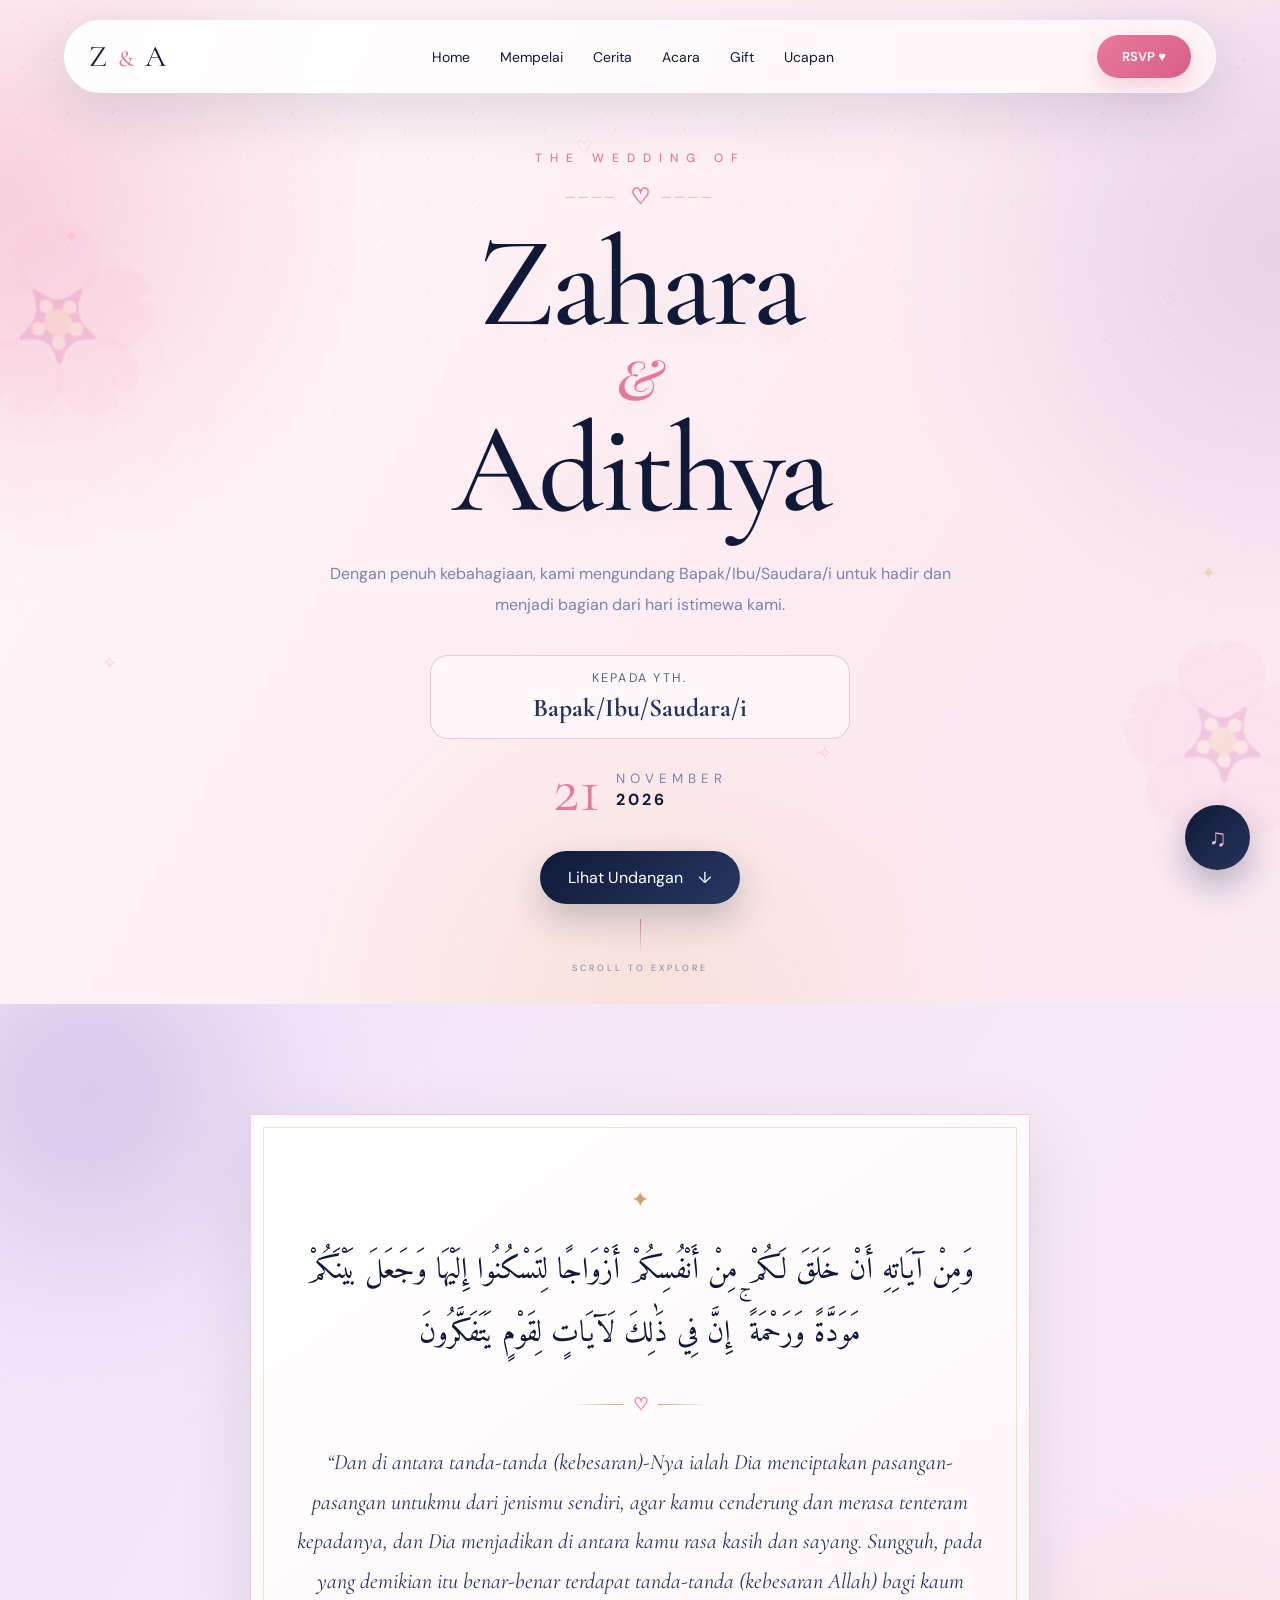
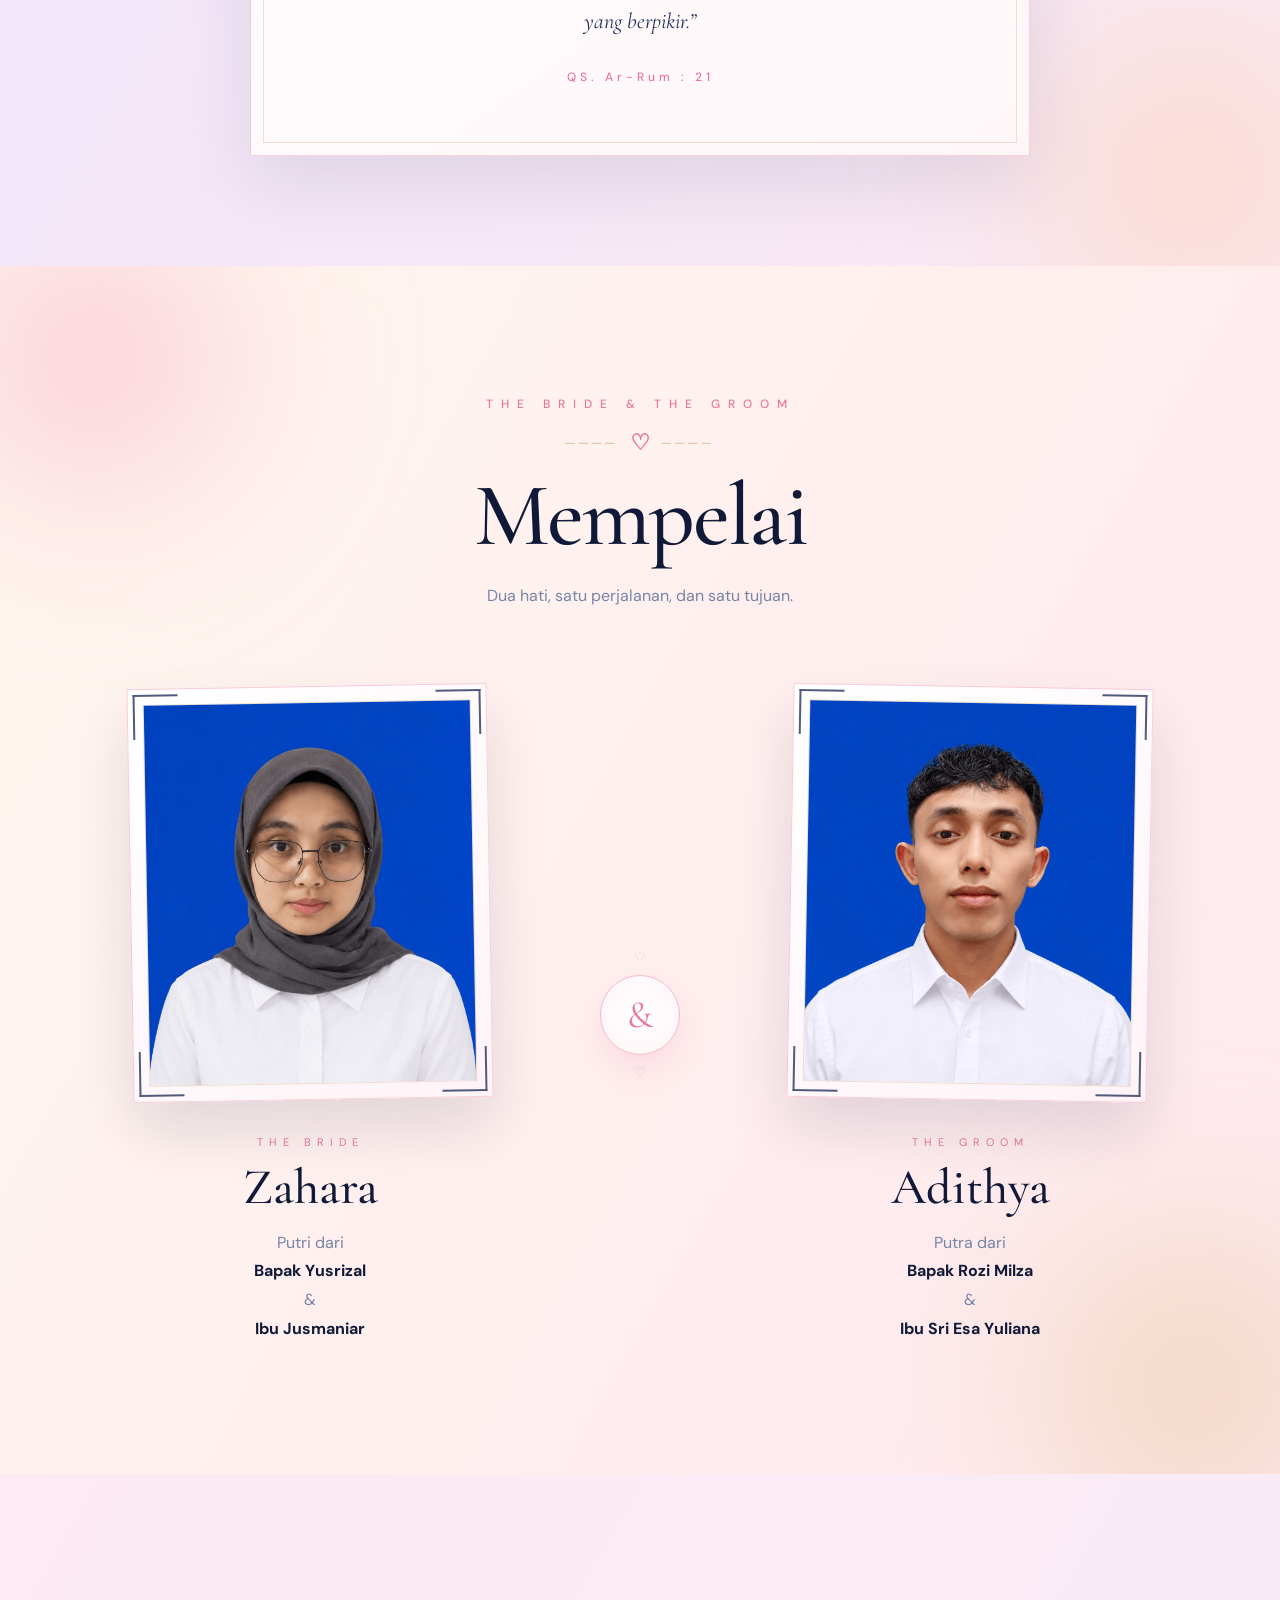
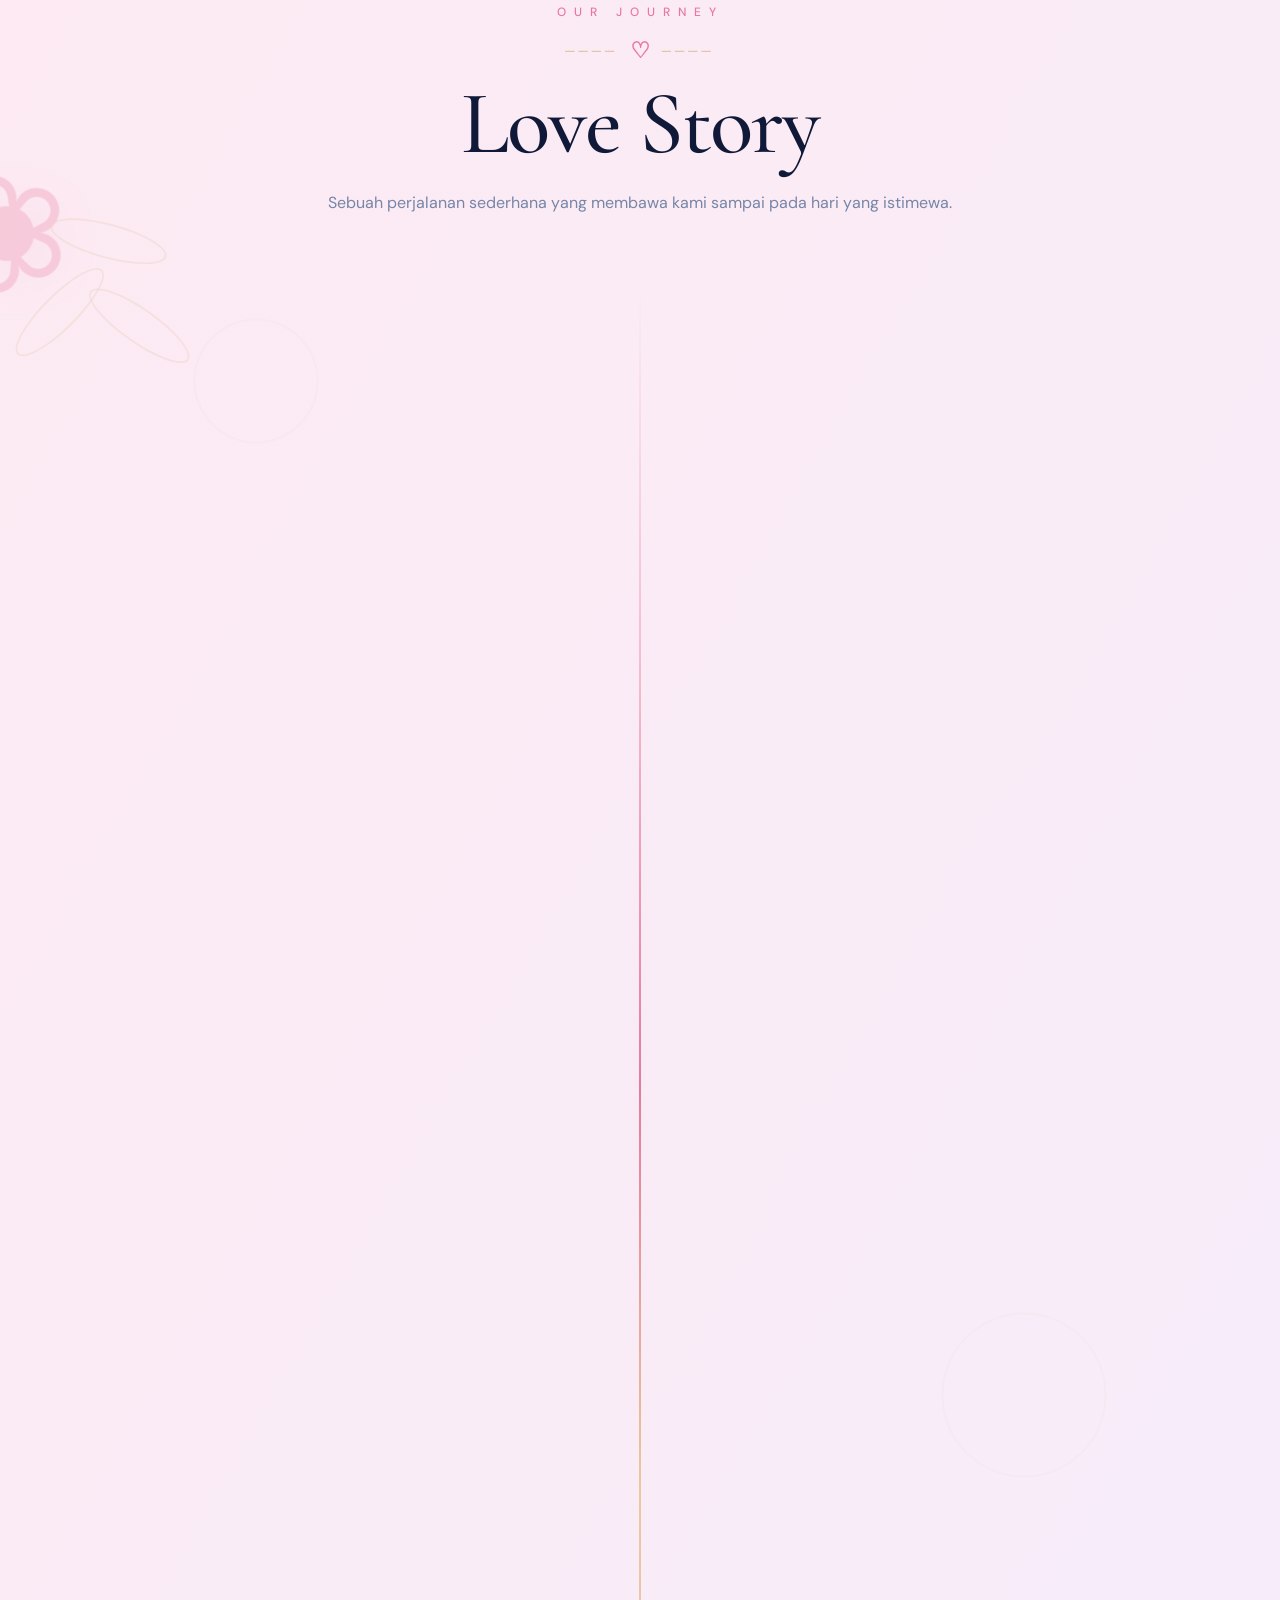
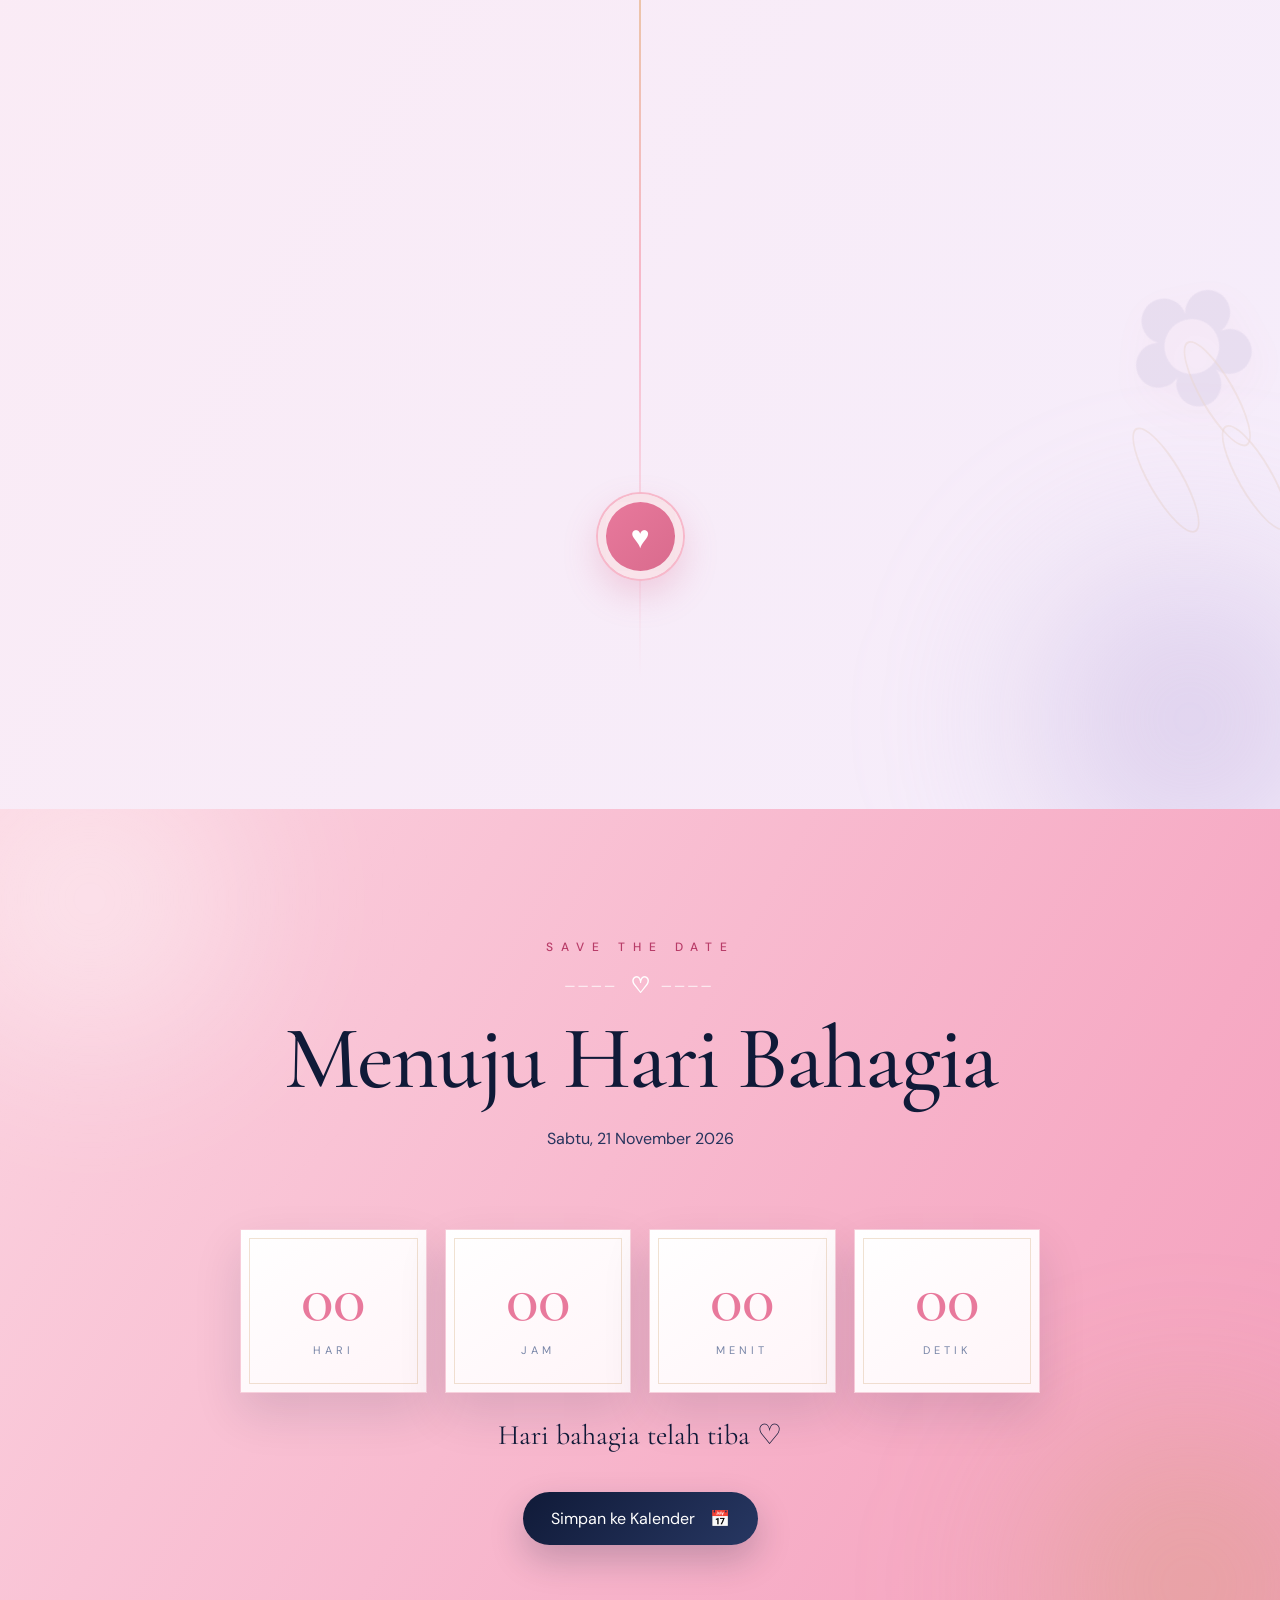
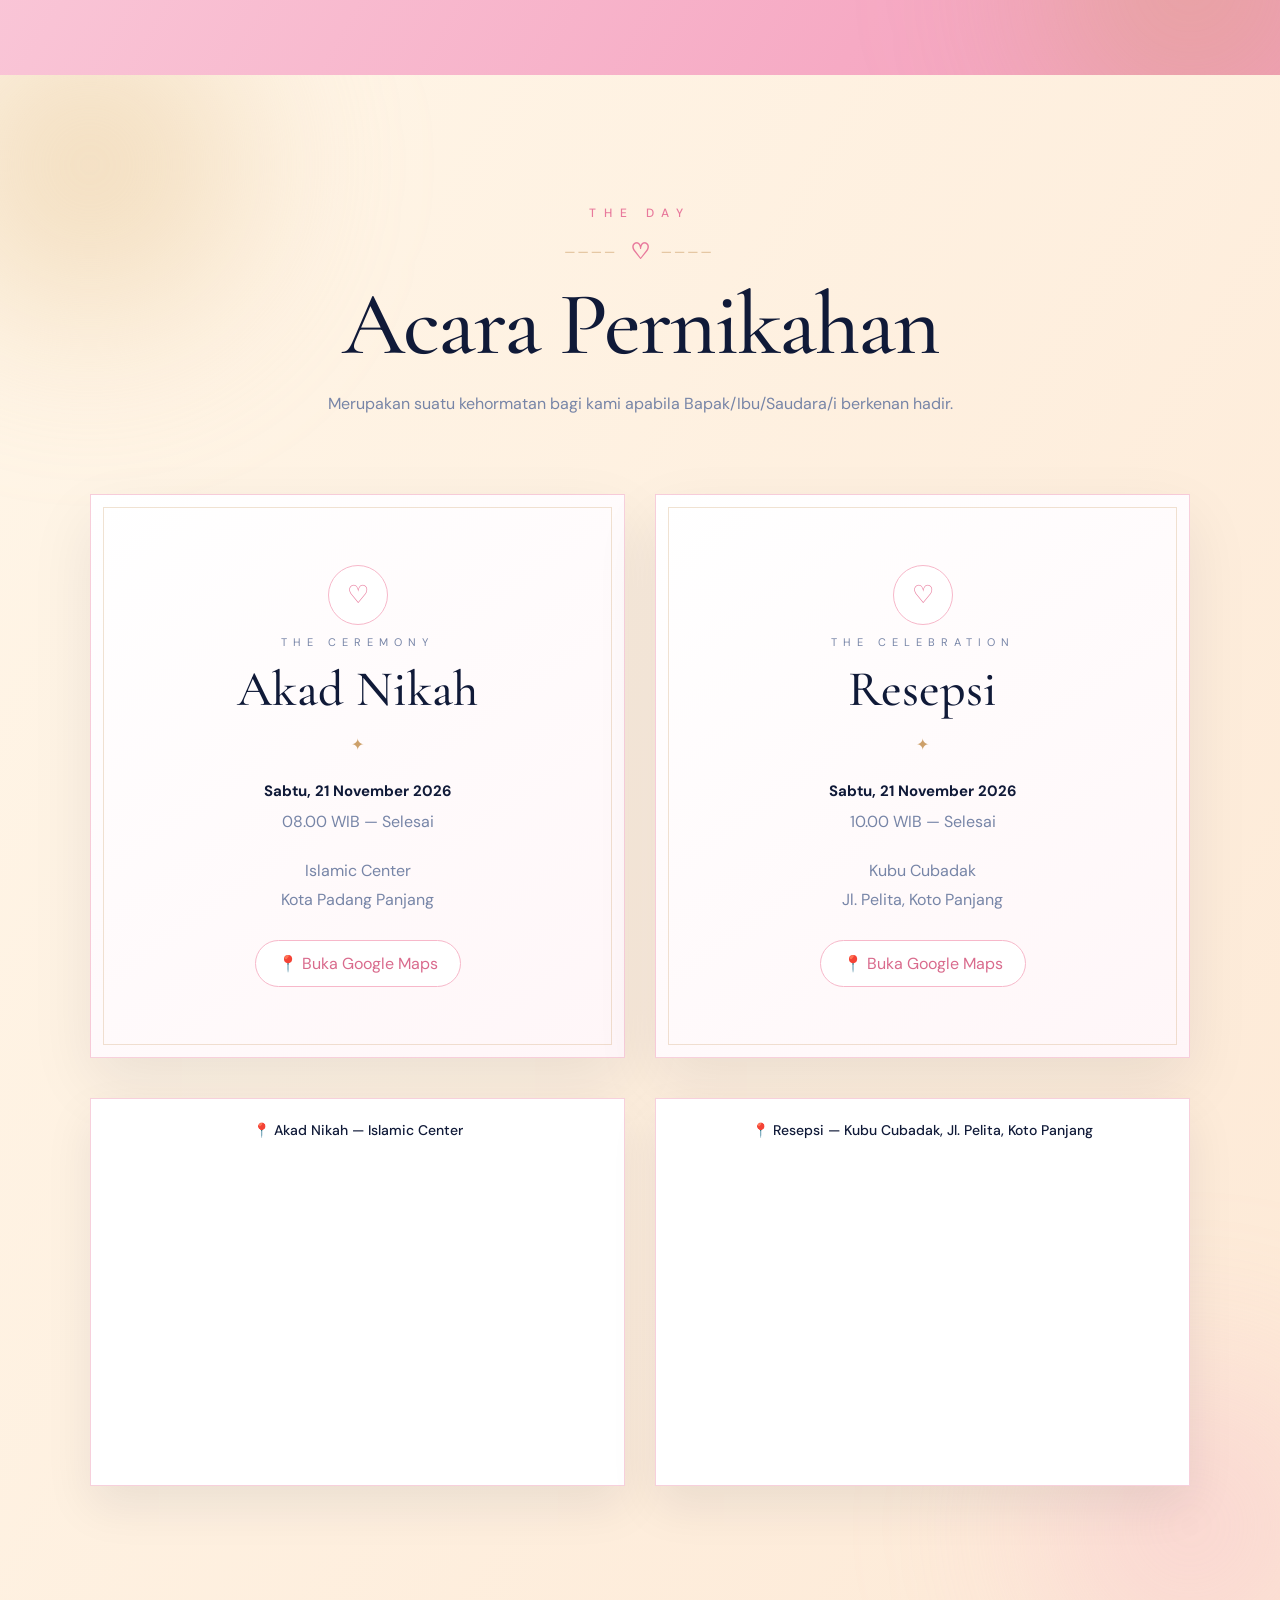
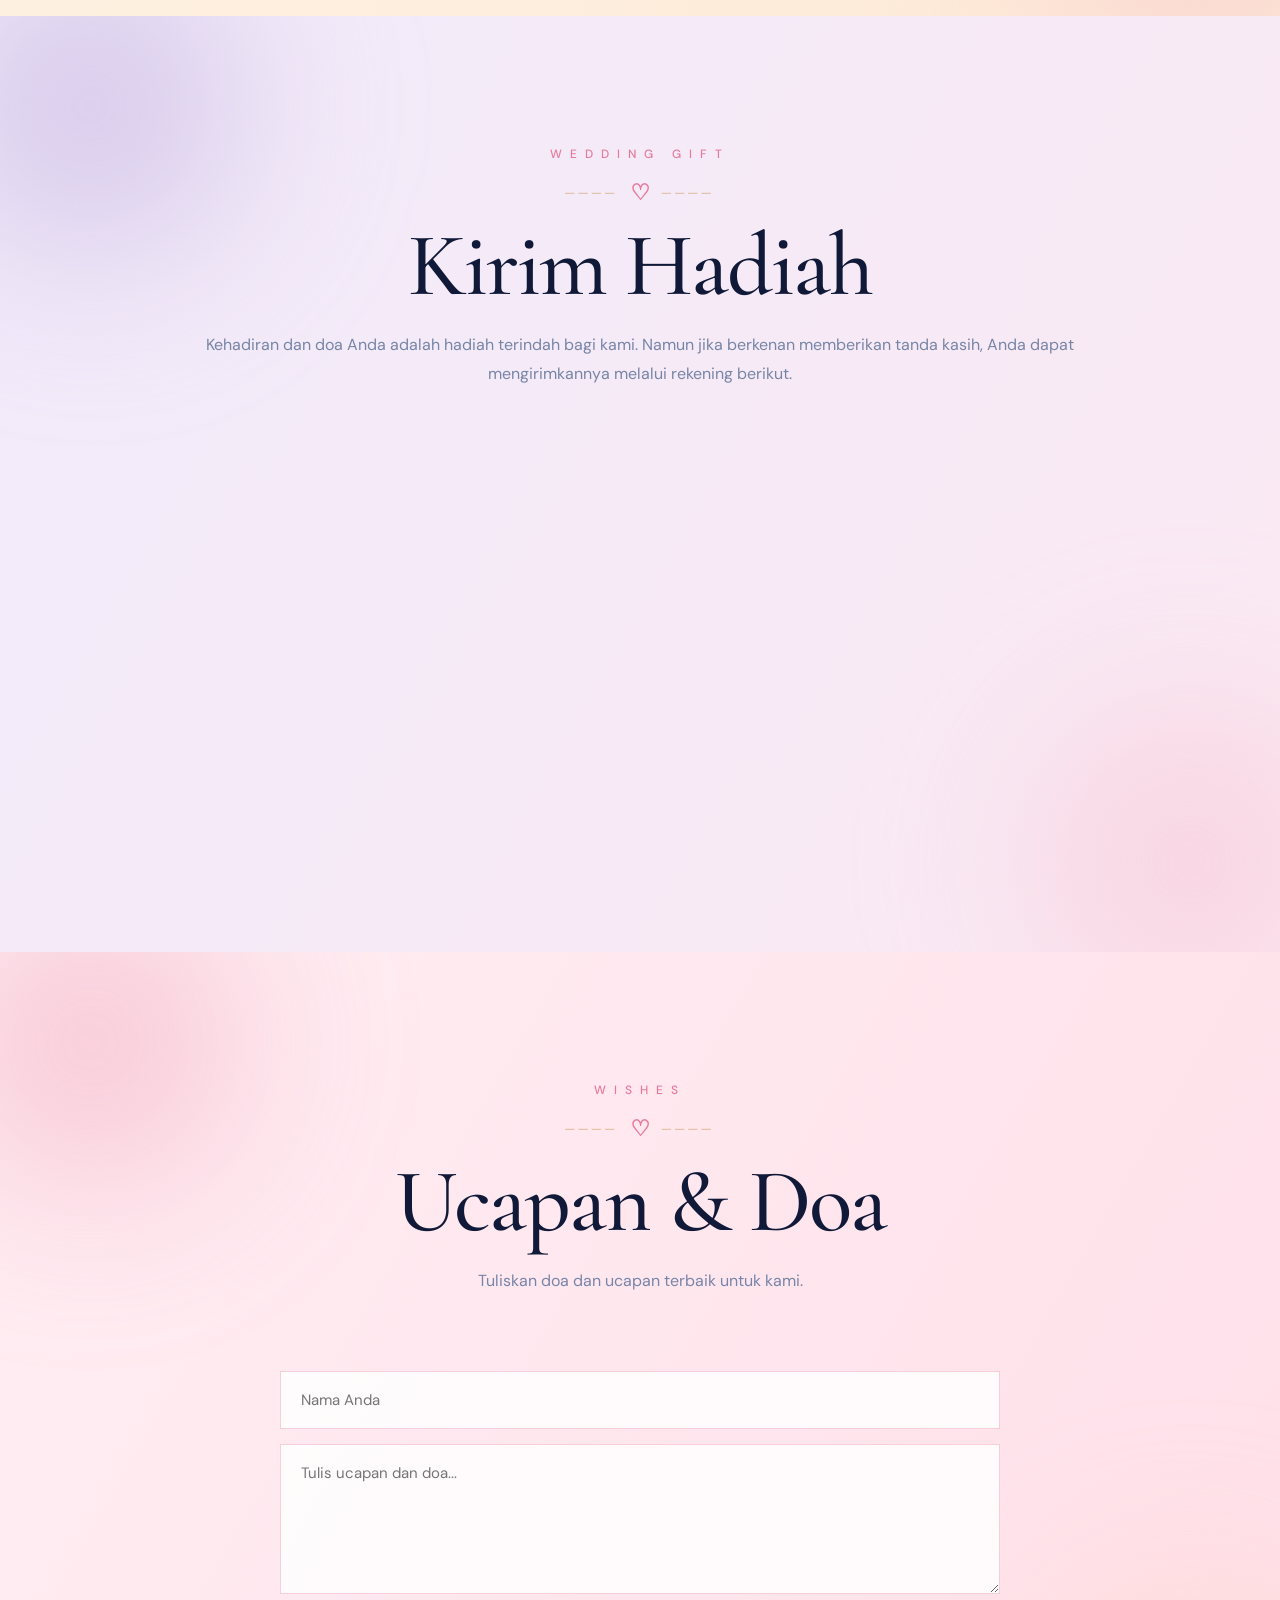
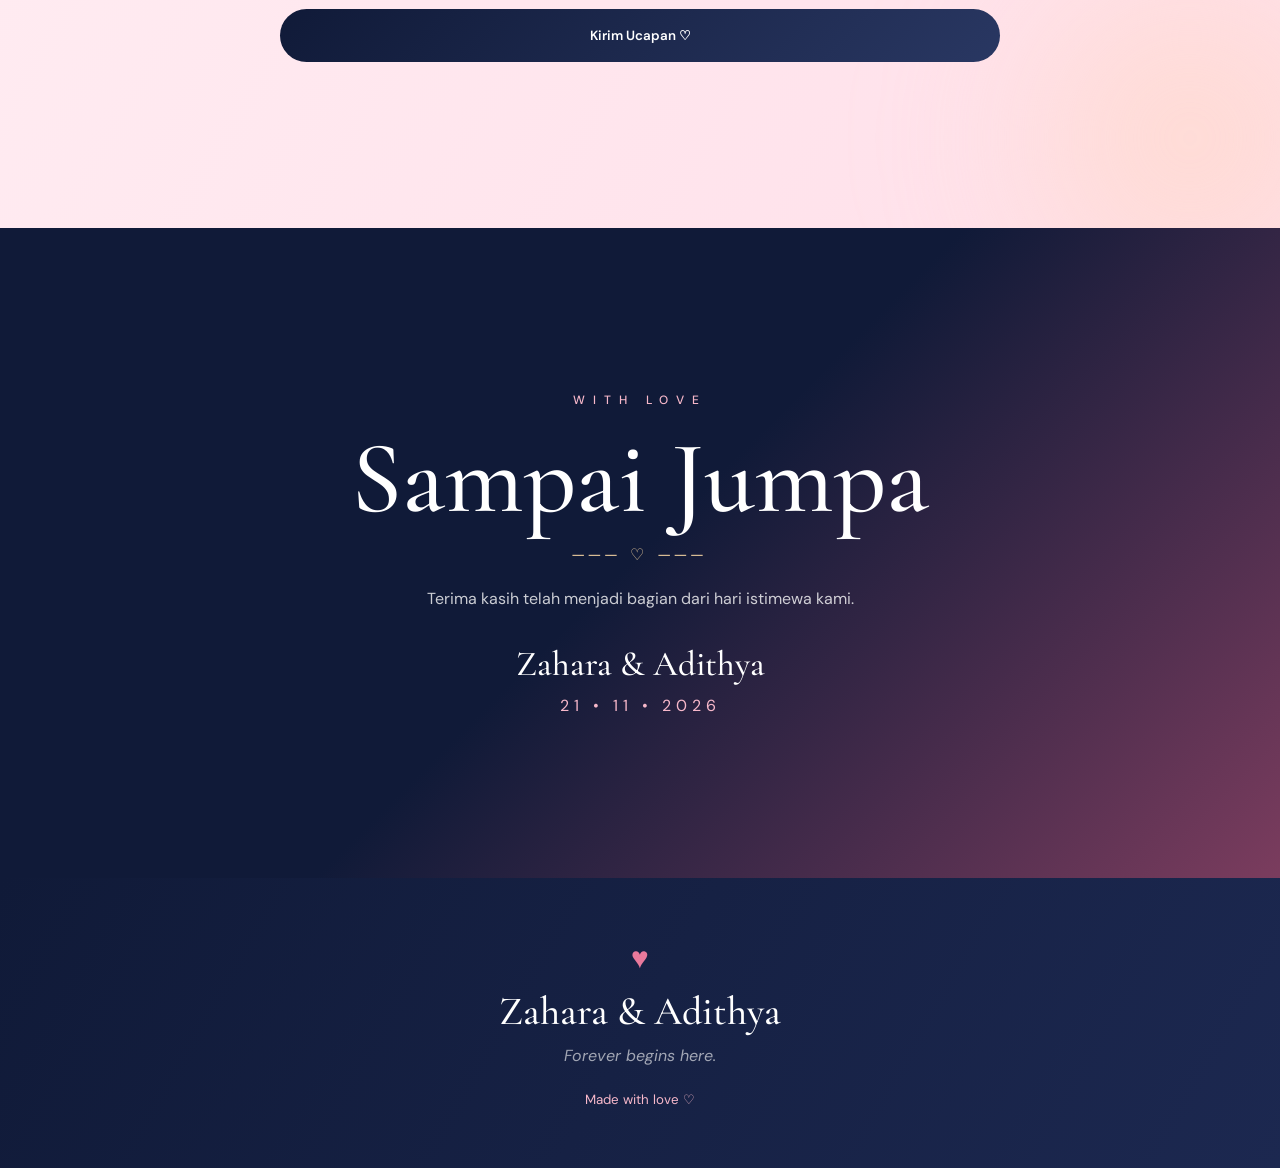
==== commit 7a671bd7: "Add files via upload" ====
--- a/index.html
+++ b/index.html
@@ -854,6 +854,8 @@
         Terima kasih atas doa dan ucapan baiknya ♡
     </div>
 
+    <div id="wishList" class="wish-list"></div>
+
 </section>
 
 
@@ -947,7 +949,7 @@
 
 </button>
 
-<audio id="backgroundMusic" loop>
+<audio id="backgroundMusic" loop preload="auto">
     <source src="assets/lagu.mp3" type="audio/mpeg">
 </audio>
 
--- a/style.css
+++ b/style.css
@@ -2934,3 +2934,34 @@
     line-height:1.25;
     word-break:break-word;
 }
+
+
+/* ===== Daftar ucapan ===== */
+.wish-list{
+    max-width: 640px;
+    margin: 28px auto 0;
+    max-height: 420px;
+    overflow-y: auto;
+    display: grid;
+    gap: 12px;
+    padding: 4px;
+}
+.wish-item{
+    background: rgba(255,255,255,.75);
+    border: 1px solid rgba(180,120,140,.25);
+    border-radius: 16px;
+    padding: 14px 18px;
+    text-align: left;
+}
+.wish-item strong{
+    display:block;
+    margin-bottom:4px;
+    font-family:"Cormorant Garamond", serif;
+    font-size:1.15rem;
+}
+.wish-item p{
+    margin:0;
+    line-height:1.55;
+    white-space:pre-wrap;
+    word-break:break-word;
+}
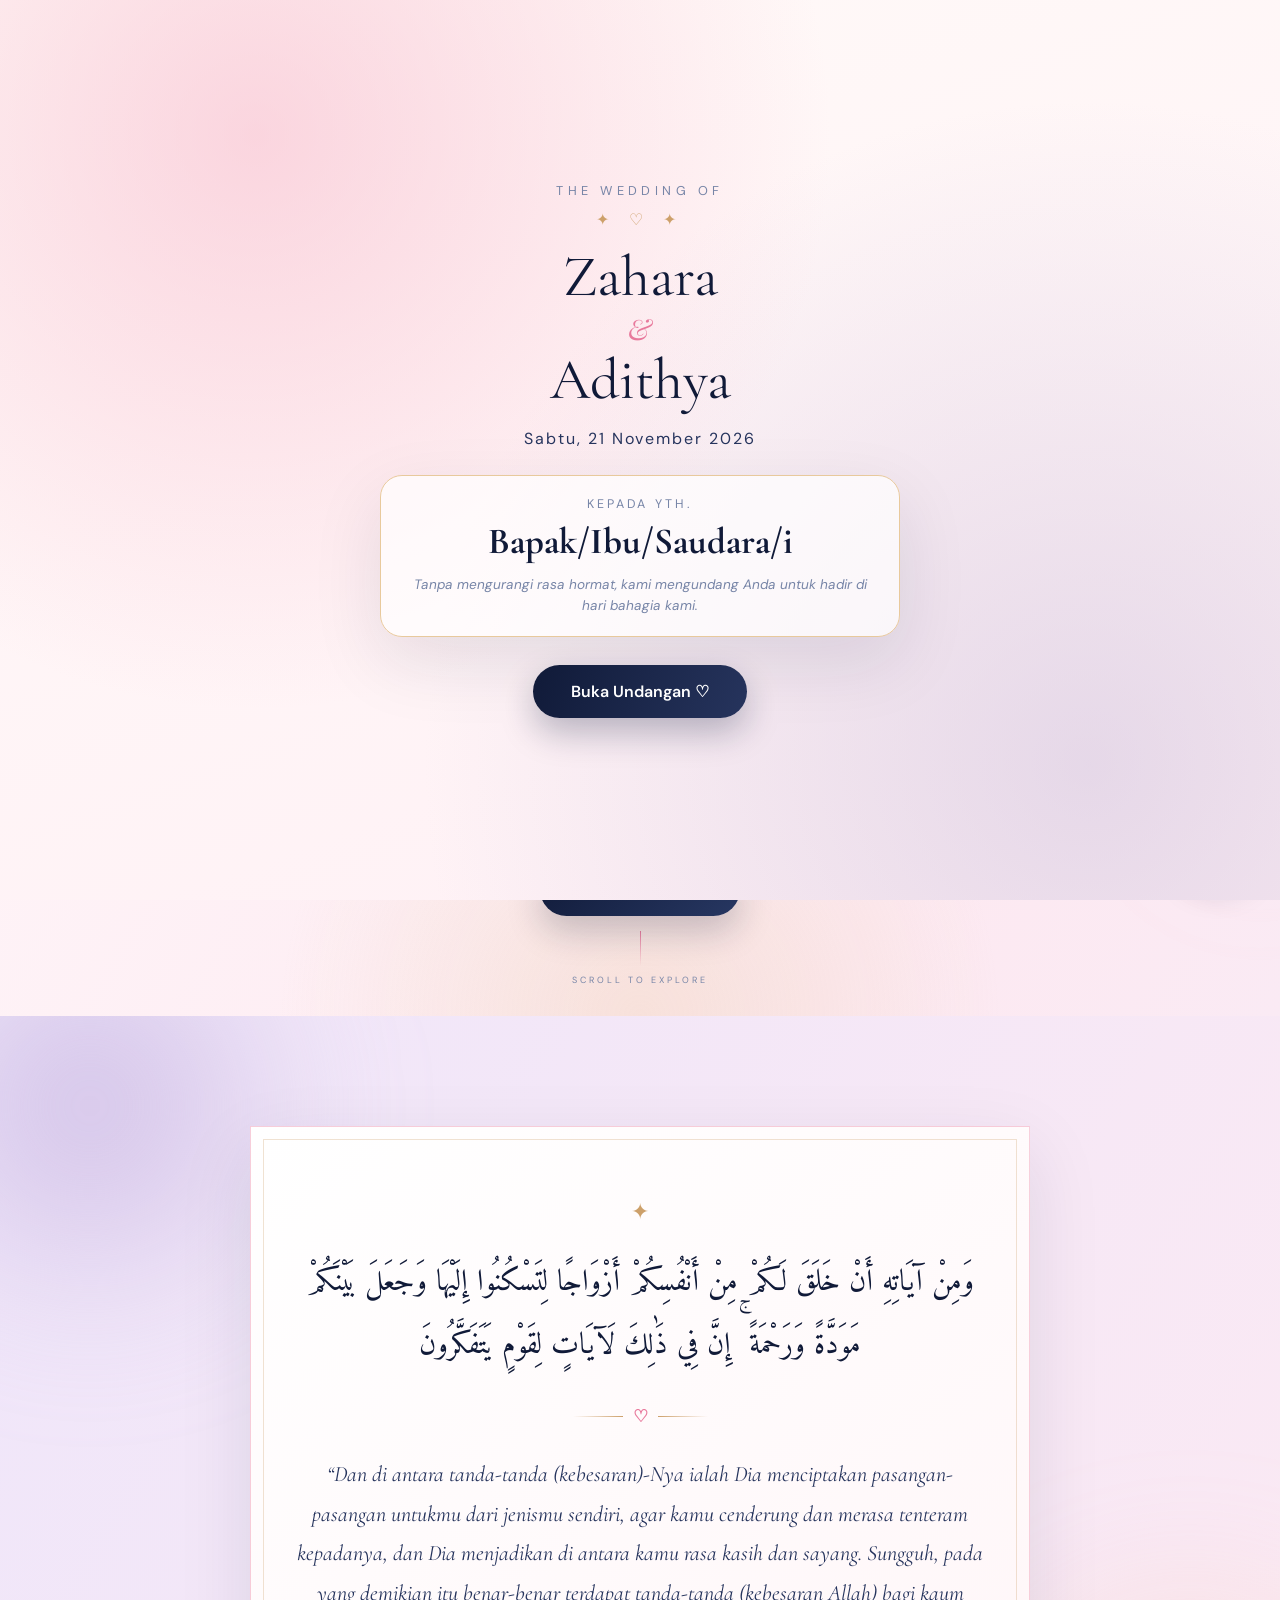
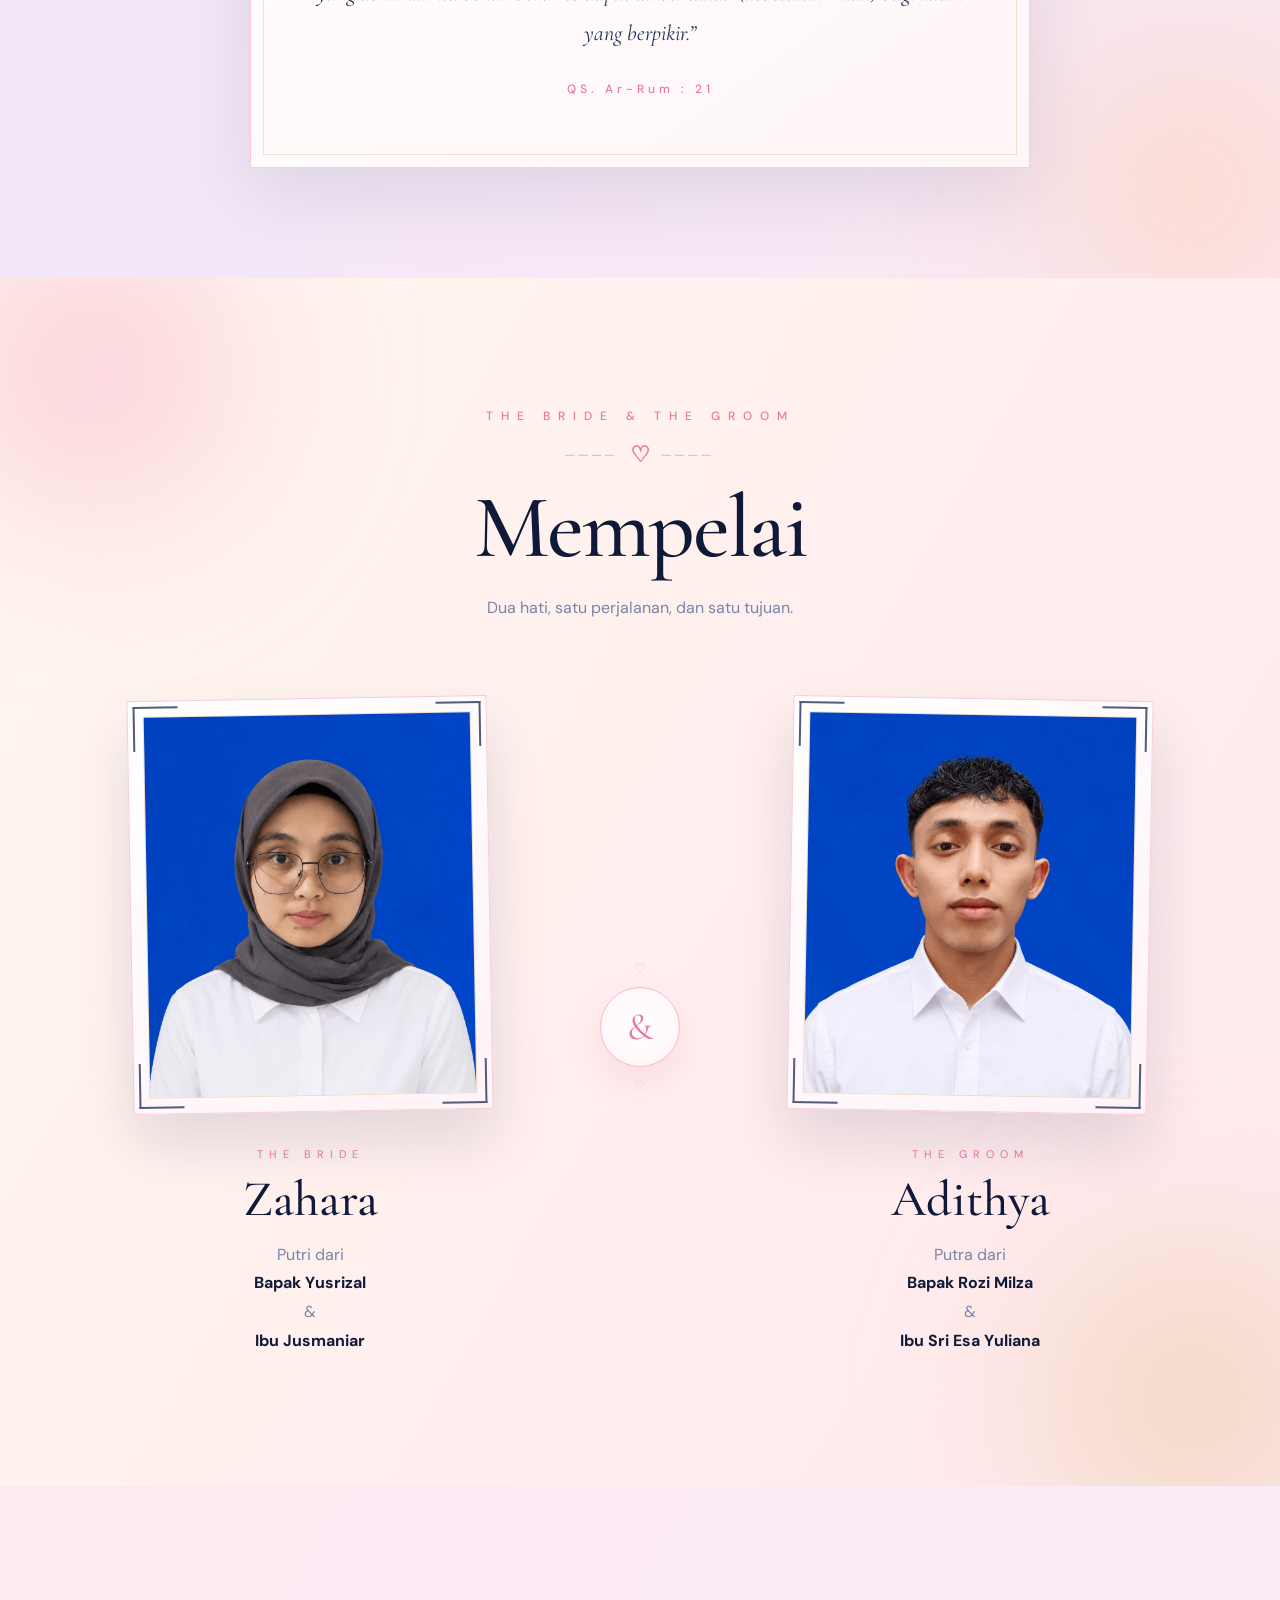
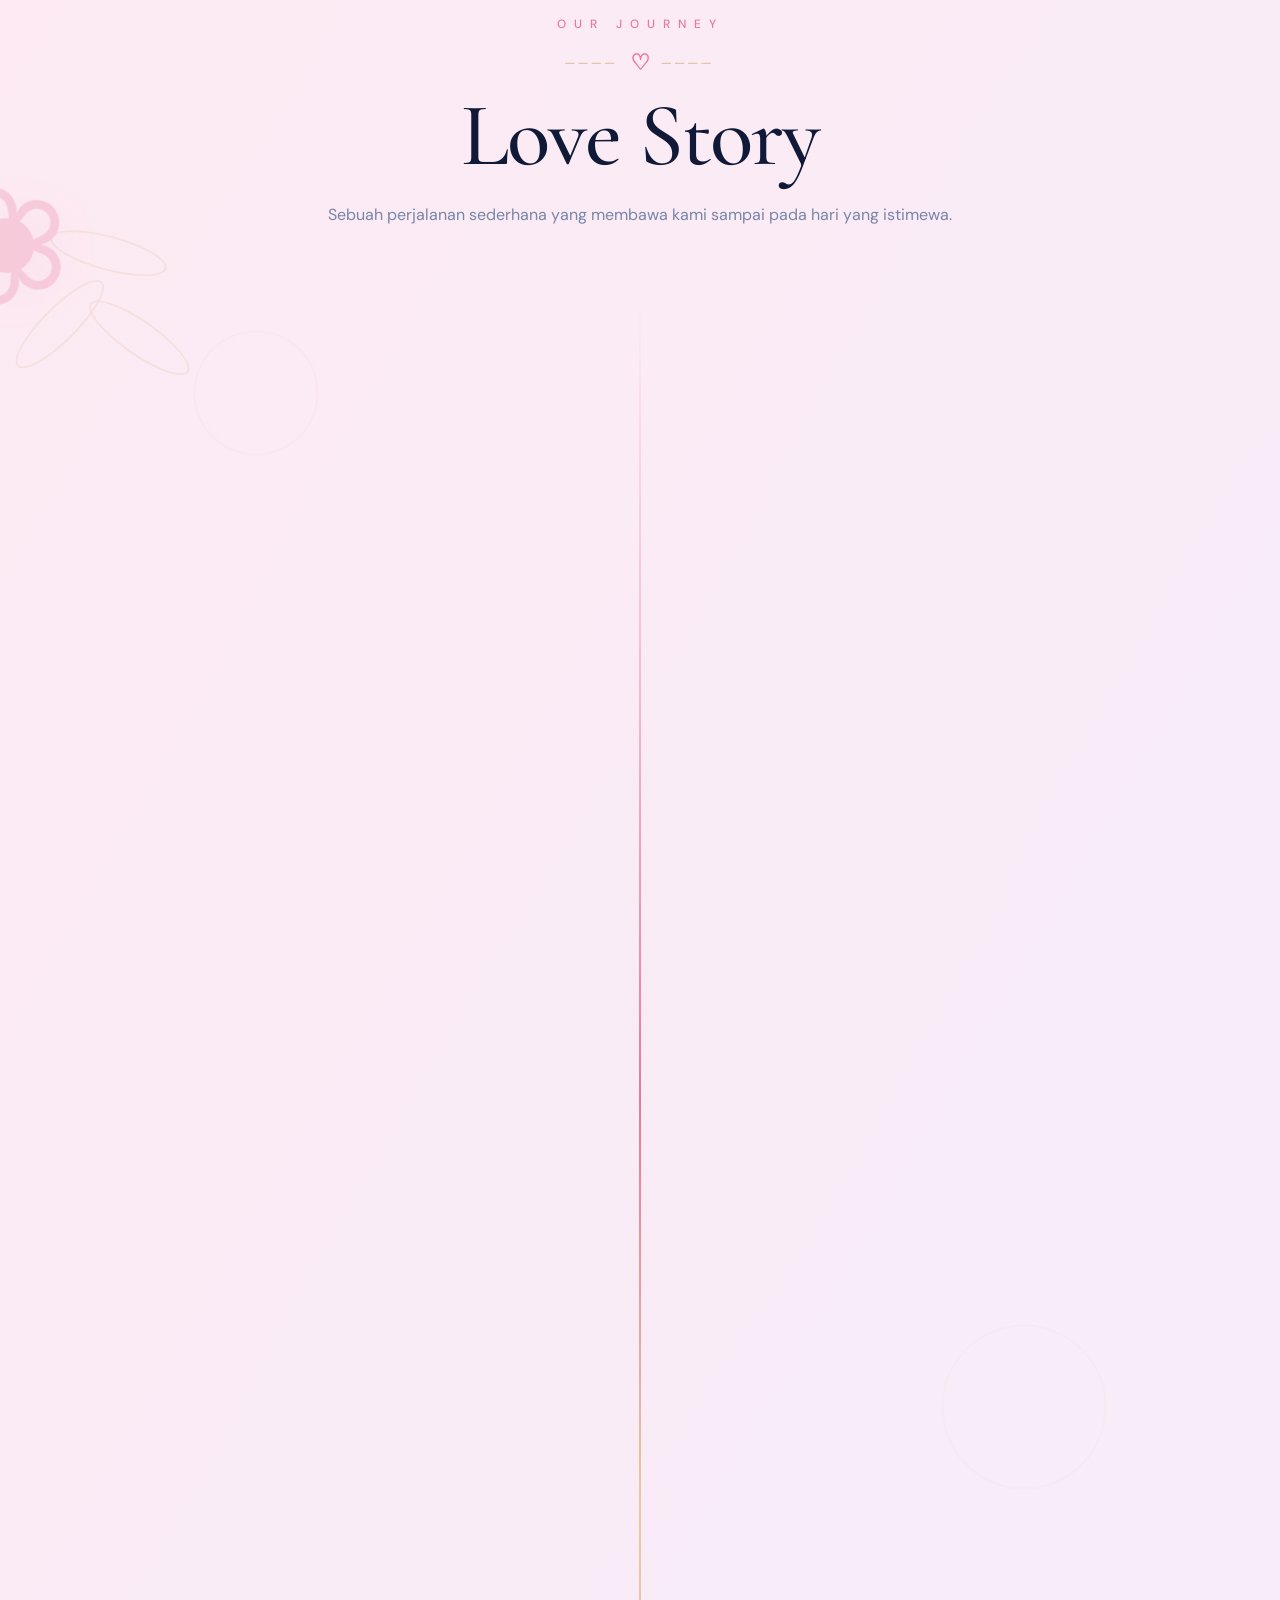
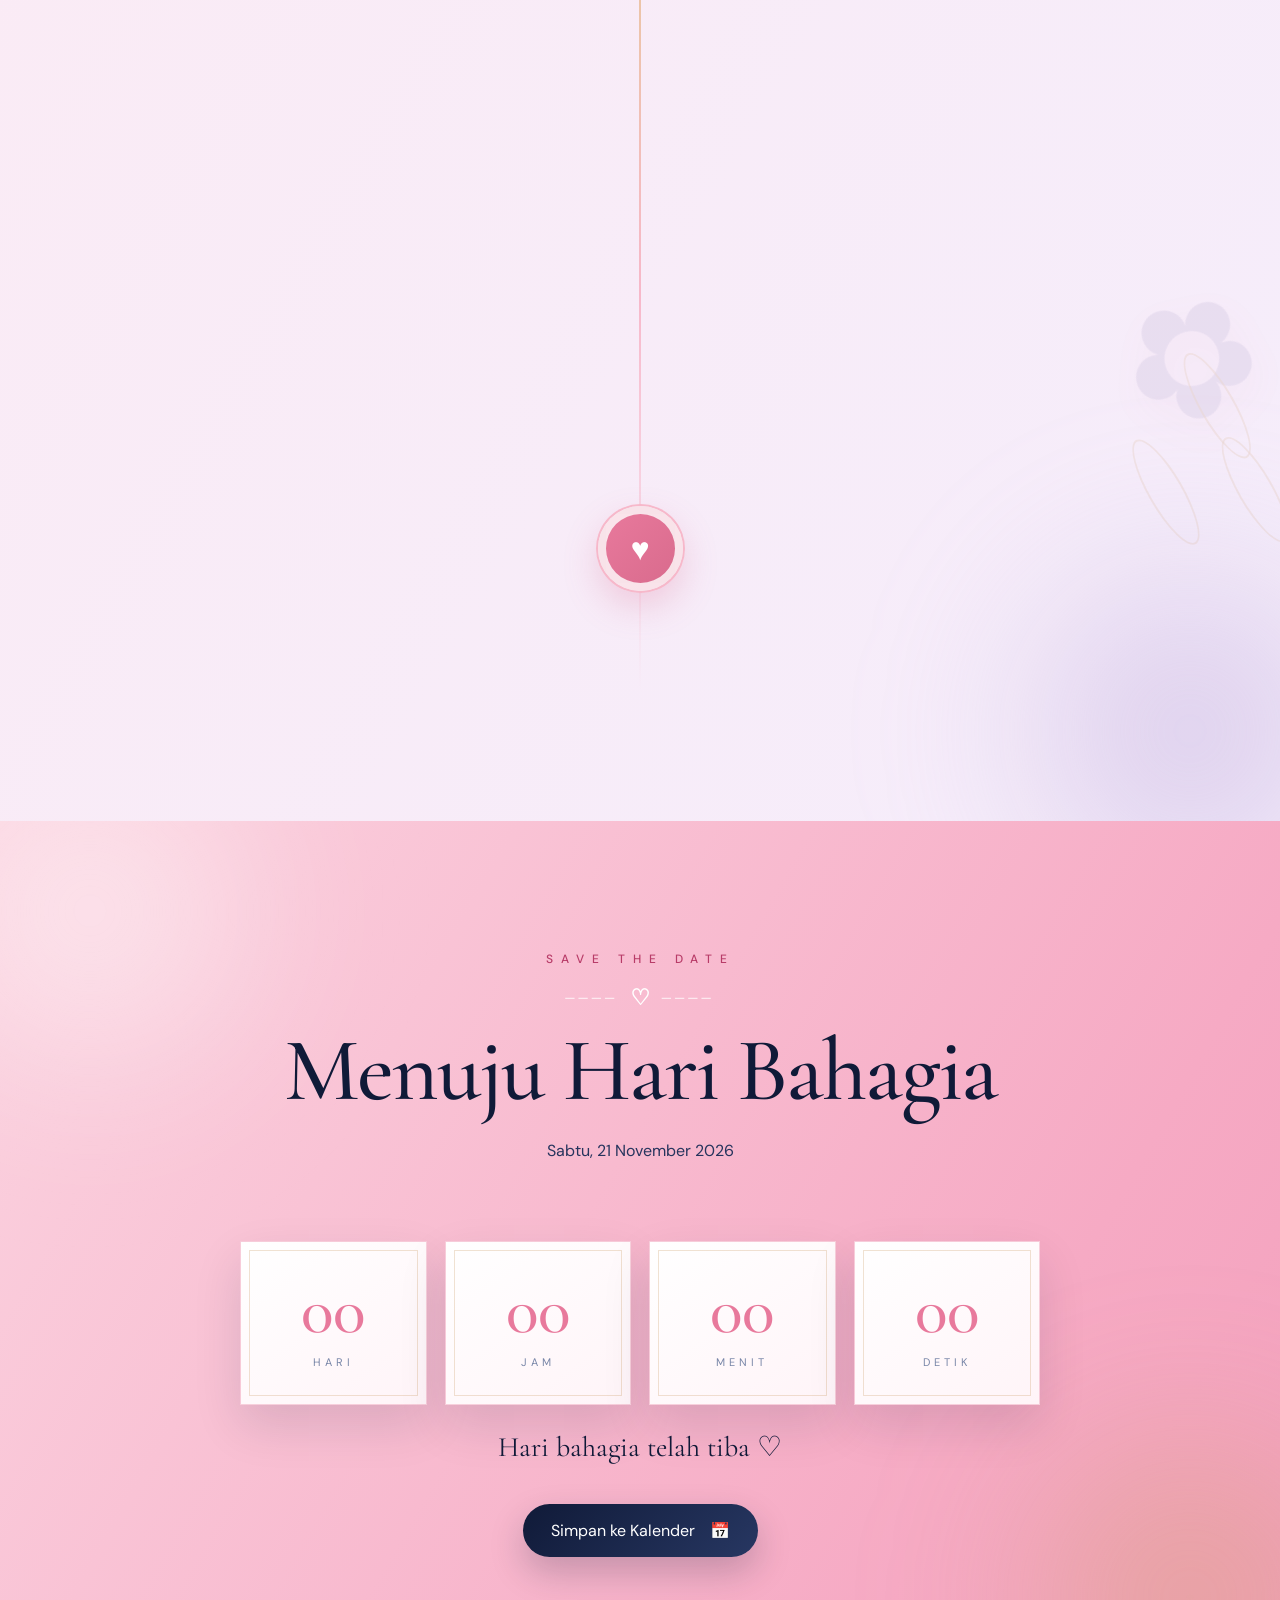
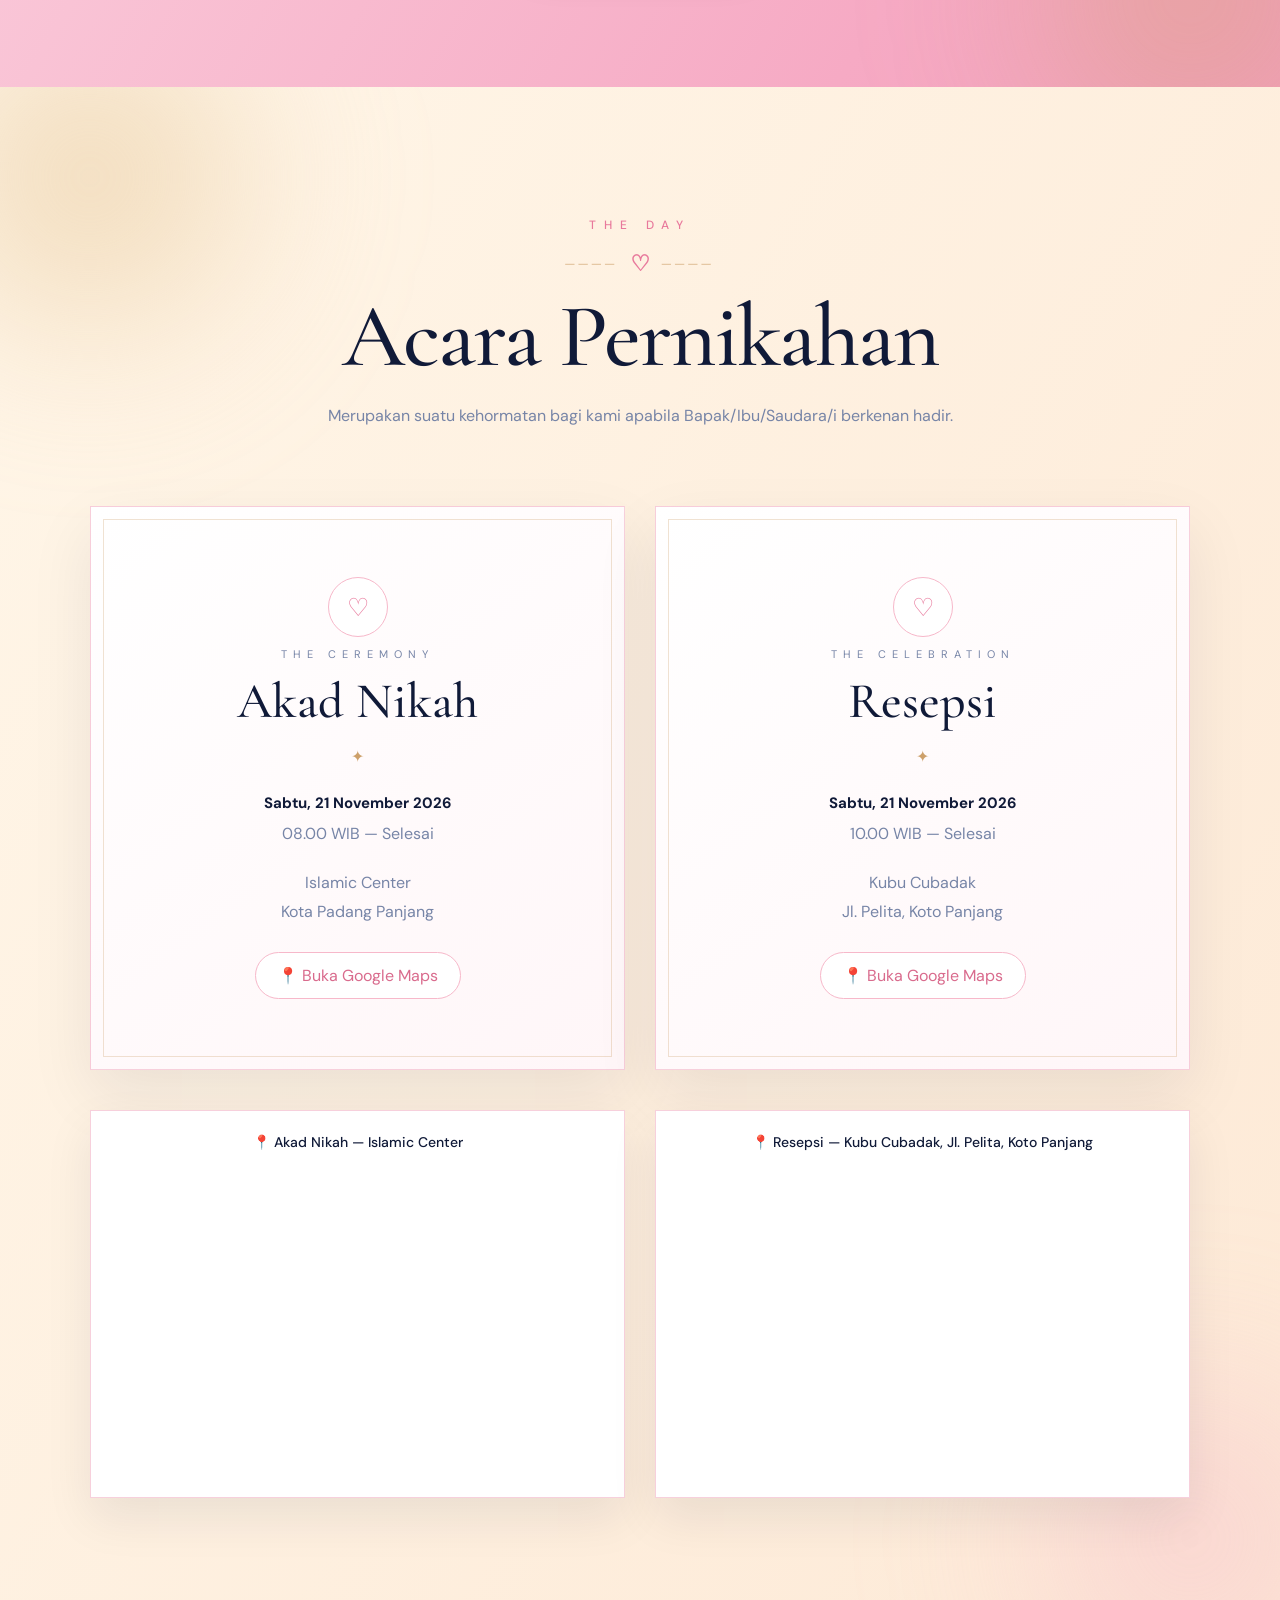
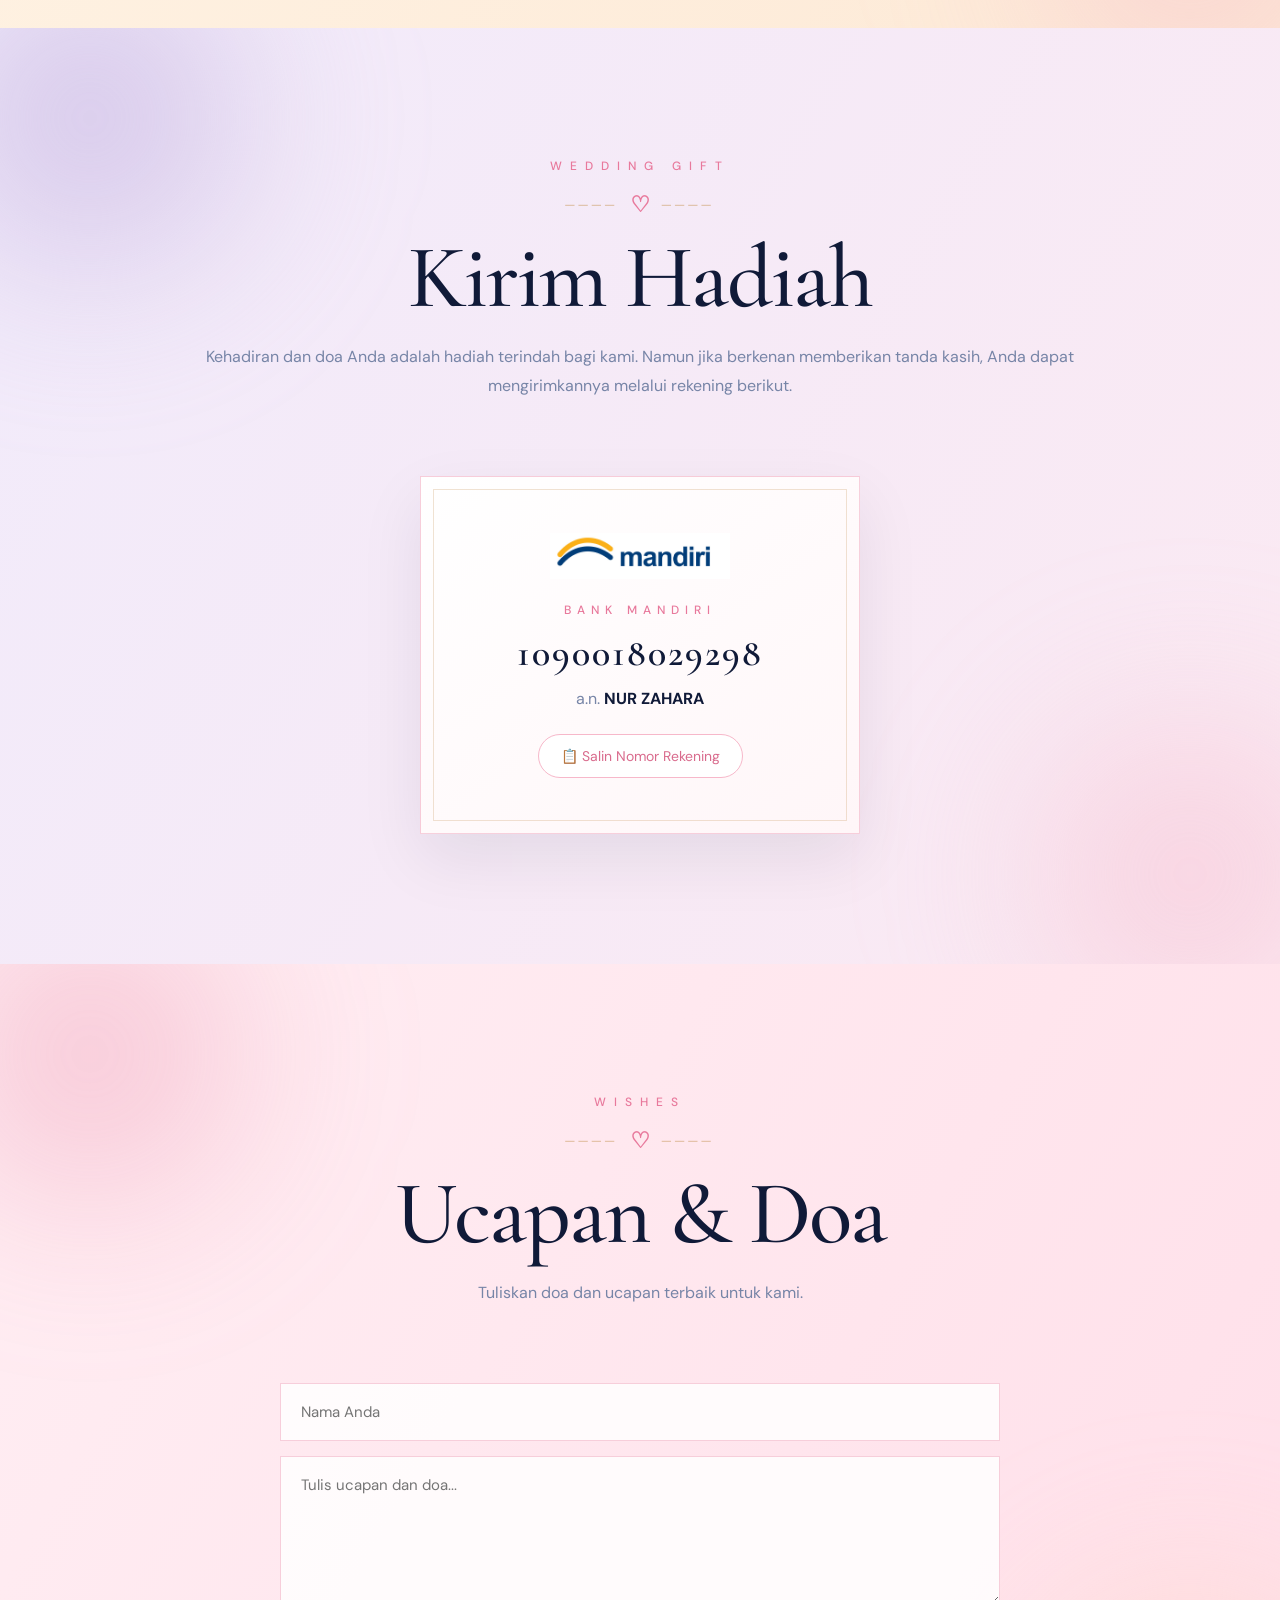
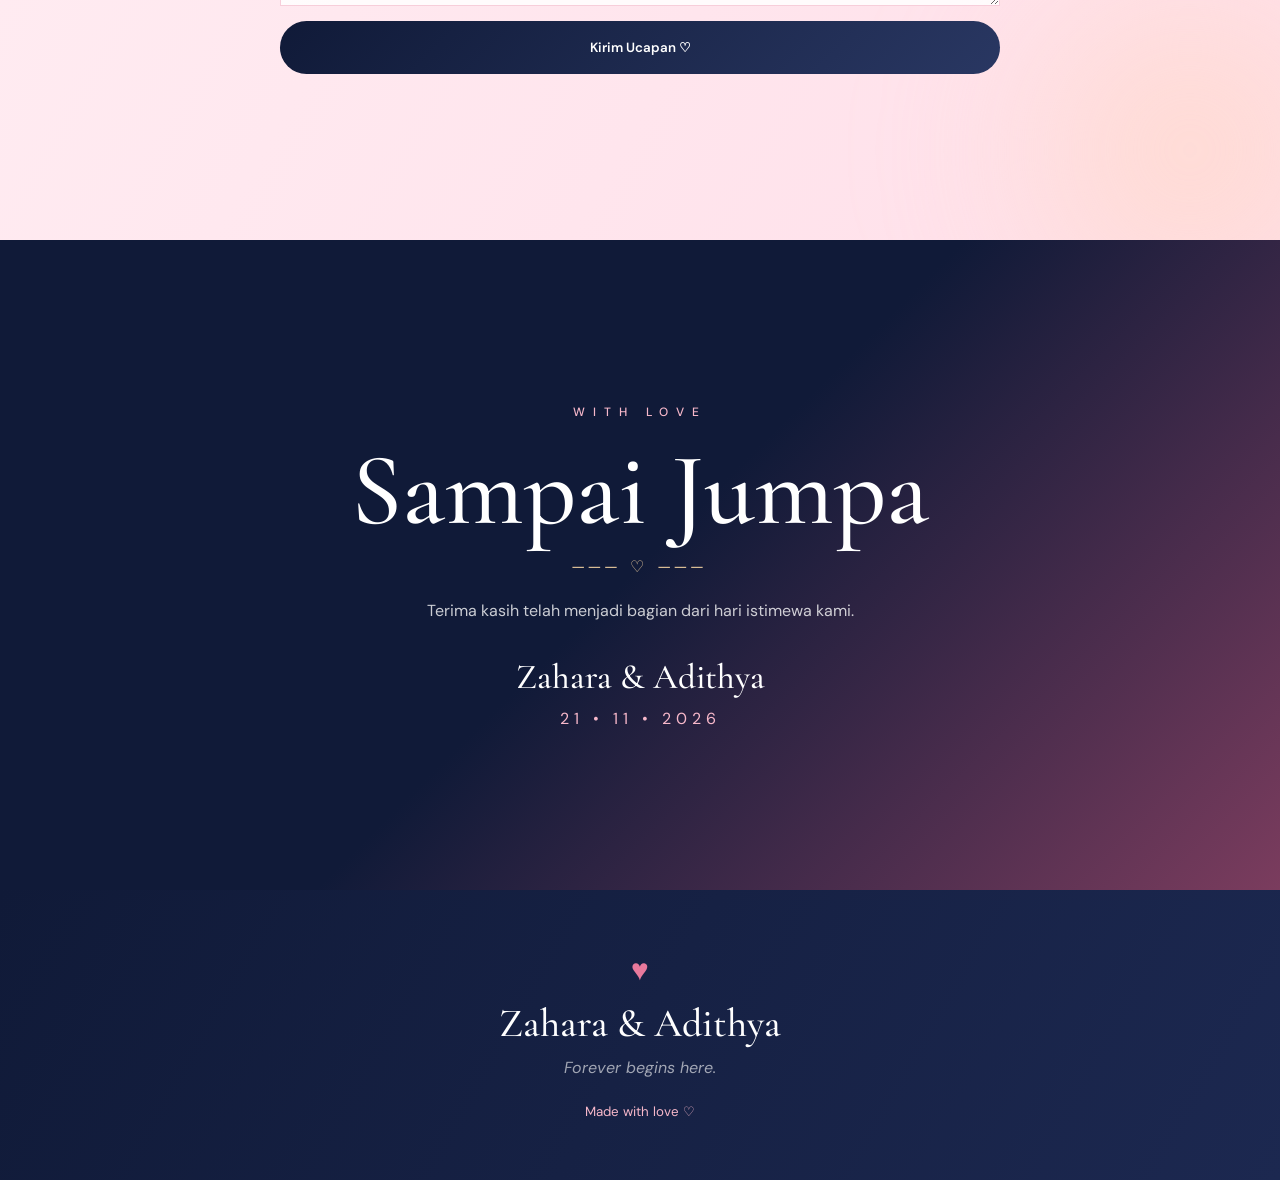
==== commit 9c803a01: "Add files via upload" ====
--- a/index.html
+++ b/index.html
@@ -16,6 +16,41 @@
 </head>
 
 <body>
+
+<!-- =====================================================
+     LAYAR PEMBUKA (Buka Undangan)
+===================================================== -->
+
+<div id="openingCover" class="opening-cover">
+
+    <div class="opening-inner">
+
+        <p class="opening-eyebrow">THE WEDDING OF</p>
+
+        <div class="opening-ornament">✦ ♡ ✦</div>
+
+        <h1 class="opening-names">
+            Zahara <span>&</span> Adithya
+        </h1>
+
+        <p class="opening-date">Sabtu, 21 November 2026</p>
+
+        <div class="opening-guest">
+            <small>Kepada Yth.</small>
+            <strong id="coverGuest">Bapak/Ibu/Saudara/i</strong>
+            <em>Tanpa mengurangi rasa hormat, kami mengundang Anda
+            untuk hadir di hari bahagia kami.</em>
+        </div>
+
+        <button type="button" class="opening-button" onclick="openInvitation()">
+            Buka Undangan ♡
+        </button>
+
+    </div>
+
+</div>
+
+<noscript><style>#openingCover{display:none !important}</style></noscript>
 
 <!-- =====================================================
      FLOATING DECORATIONS
--- a/style.css
+++ b/style.css
@@ -2965,3 +2965,131 @@
     white-space:pre-wrap;
     word-break:break-word;
 }
+
+
+/* =========================================================
+   LAYAR PEMBUKA
+========================================================= */
+
+body.locked { overflow: hidden; height: 100vh; }
+
+.opening-cover{
+    position: fixed;
+    inset: 0;
+    z-index: 9999;
+    display: flex;
+    align-items: center;
+    justify-content: center;
+    padding: 24px;
+    text-align: center;
+    background:
+        radial-gradient(circle at 20% 15%, rgba(247,184,202,.55), transparent 45%),
+        radial-gradient(circle at 85% 85%, rgba(199,185,216,.45), transparent 50%),
+        linear-gradient(160deg, #fffaf8, #fff0f5);
+    transition: opacity .9s ease, transform .9s cubic-bezier(.22,1,.36,1);
+}
+.opening-cover.hide{
+    opacity: 0;
+    transform: scale(1.04);
+    pointer-events: none;
+}
+.opening-inner{
+    width: min(520px, 100%);
+    animation: openingIn 1.1s cubic-bezier(.22,1,.36,1) both;
+}
+@keyframes openingIn{
+    from{ opacity:0; transform: translateY(30px); }
+    to{ opacity:1; transform: translateY(0); }
+}
+.opening-eyebrow{
+    margin: 0 0 10px;
+    font-size: .8rem;
+    letter-spacing: .35em;
+    color: var(--muted);
+}
+.opening-ornament{
+    margin-bottom: 14px;
+    color: var(--gold);
+    letter-spacing: .5em;
+}
+.opening-names{
+    margin: 0;
+    font-family: "Playfair Display", "Cormorant Garamond", serif;
+    font-weight: 400;
+    font-size: clamp(2.4rem, 9vw, 3.6rem);
+    line-height: 1.15;
+    color: var(--navy);
+}
+.opening-names span{
+    display: block;
+    font-size: .5em;
+    color: var(--pink);
+    font-style: italic;
+    margin: 2px 0;
+}
+.opening-date{
+    margin: 14px 0 26px;
+    color: var(--navy-soft);
+    letter-spacing: .12em;
+}
+.opening-guest{
+    padding: 20px 22px;
+    margin-bottom: 28px;
+    border: 1px solid var(--gold-light);
+    border-radius: 22px;
+    background: rgba(255,255,255,.7);
+    box-shadow: var(--shadow);
+}
+.opening-guest small{
+    display: block;
+    font-size: .78rem;
+    letter-spacing: .25em;
+    text-transform: uppercase;
+    color: var(--muted);
+}
+.opening-guest strong{
+    display: block;
+    margin: 8px 0 10px;
+    font-family: "Cormorant Garamond", serif;
+    font-size: clamp(1.7rem, 6.5vw, 2.3rem);
+    line-height: 1.2;
+    color: var(--navy);
+    word-break: break-word;
+}
+.opening-guest em{
+    display: block;
+    font-size: .85rem;
+    line-height: 1.55;
+    color: var(--muted);
+}
+.opening-button{
+    padding: 16px 38px;
+    border: 0;
+    border-radius: 999px;
+    cursor: pointer;
+    font: 600 1rem "DM Sans", sans-serif;
+    color: #fff;
+    background: linear-gradient(110deg, var(--navy), var(--navy-soft));
+    box-shadow: 0 14px 34px rgba(16,26,56,.28);
+    animation: openingPulse 2.2s ease-in-out infinite;
+    transition: transform .3s ease;
+}
+.opening-button:hover{ transform: translateY(-3px); }
+@keyframes openingPulse{
+    0%,100%{ box-shadow: 0 14px 34px rgba(16,26,56,.28); }
+    50%{ box-shadow: 0 14px 34px rgba(232,121,156,.45); }
+}
+@media (prefers-reduced-motion: reduce){
+    .opening-inner, .opening-button{ animation: none; }
+}
+
+/* ===== "Kepada Yth." di cover utama dibuat lebih menonjol ===== */
+.guest-box{
+    border: 1px solid var(--gold-light);
+    background: rgba(255,255,255,.75);
+    box-shadow: 0 14px 40px rgba(16,26,56,.08);
+}
+.guest-box strong{
+    font-size: clamp(1.7rem, 6vw, 2.2rem);
+    color: var(--navy);
+}
